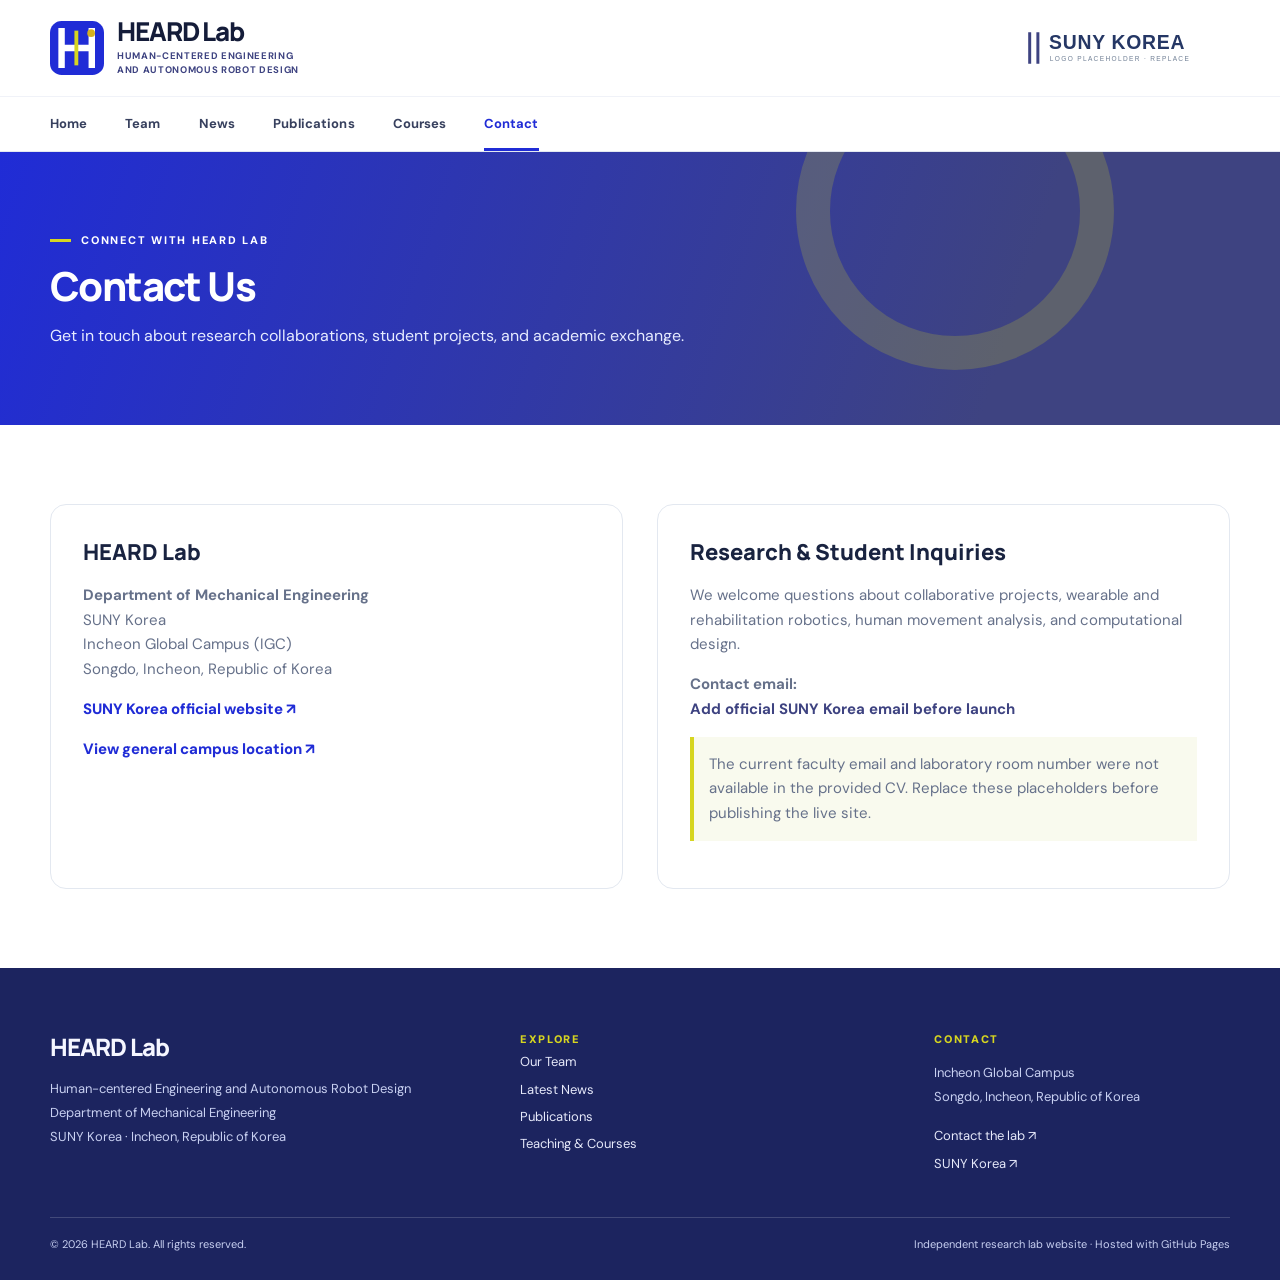
==== contact.html @ 1342a530 "Launch HEARD Lab website" ====
<!doctype html>
<html lang="en">
<head>
<meta charset="UTF-8">
<meta name="viewport" content="width=device-width,initial-scale=1">
<meta name="theme-color" content="#202CD6">
<title>Contact | HEARD Lab</title>
<meta name="description" content="Contact HEARD Lab at SUNY Korea in Incheon, South Korea.">
<link rel="icon" href="assets/images/heardlab-mark.svg" type="image/svg+xml">
<link rel="stylesheet" href="assets/css/style.css">
<script defer src="assets/js/content.js"></script>
<script defer src="assets/js/site.js"></script>
</head>
<body>
<a href="#main" class="skip-link">Skip to content</a><header class="site-header"><div class="container header-main"><a class="brand" href="index.html" aria-label="HEARD Lab home"><img src="assets/images/heardlab-mark.svg" alt="HEARD Lab mark"><span class="brand-copy"><strong>HEARD Lab</strong><span>HUMAN-CENTERED ENGINEERING<br>AND AUTONOMOUS ROBOT DESIGN</span></span></a><div class="school-logo"><a href="https://www.sunykorea.ac.kr/en/" target="_blank" rel="noopener noreferrer" aria-label="SUNY Korea website"><img src="assets/images/school-logo-placeholder.svg" alt="SUNY Korea temporary wordmark, replace with official school logo"></a></div><button id="menu-toggle" class="menu-toggle" aria-controls="site-nav" aria-expanded="false">☰ &nbsp;Menu</button></div><div class="nav-row"><nav class="container nav-inner" id="site-nav" aria-label="Main navigation"><a class="nav-link" href="index.html">Home</a><a class="nav-link" href="team.html">Team</a><a class="nav-link" href="news.html">News</a><a class="nav-link" href="publications.html">Publications</a><a class="nav-link" href="courses.html">Courses</a><a class="nav-link active" href="contact.html" aria-current="page">Contact</a></nav></div></header>
<main id="main"><div class="page-intro"><div class="container"><div class="eyebrow">Connect with HEARD Lab</div><h1>Contact Us</h1><p>Get in touch about research collaborations, student projects, and academic exchange.</p></div></div>
<section class="section"><div class="container contact-grid"><div class="contact-panel"><h3>HEARD Lab</h3><p><strong>Department of Mechanical Engineering</strong><br>SUNY Korea<br>Incheon Global Campus (IGC)<br>Songdo, Incheon, Republic of Korea</p><p><a href="https://www.sunykorea.ac.kr/en/" target="_blank" rel="noopener noreferrer">SUNY Korea official website ↗</a></p><p><a href="https://maps.google.com/?q=Incheon+Global+Campus+Songdo" target="_blank" rel="noopener noreferrer">View general campus location ↗</a></p></div><div class="contact-panel"><h3>Research & Student Inquiries</h3><p>We welcome questions about collaborative projects, wearable and rehabilitation robotics, human movement analysis, and computational design.</p><p><strong>Contact email:</strong><br><span style="color:#3E4381;font-weight:700">Add official SUNY Korea email before launch</span></p><p class="contact-note">The current faculty email and laboratory room number were not available in the provided CV. Replace these placeholders before publishing the live site.</p></div></div></section>
</main>
<footer class="site-footer"><div class="container footer-top"><div><a class="footer-title" href="index.html">HEARD Lab</a><p class="footer-muted">Human-centered Engineering and Autonomous Robot Design<br>Department of Mechanical Engineering<br>SUNY Korea · Incheon, Republic of Korea</p></div><div><div class="footer-label">Explore</div><div class="footer-links"><a href="team.html">Our Team</a><a href="news.html">Latest News</a><a href="publications.html">Publications</a><a href="courses.html">Teaching & Courses</a></div></div><div><div class="footer-label">Contact</div><p class="footer-muted">Incheon Global Campus<br>Songdo, Incheon, Republic of Korea</p><div class="footer-links"><a href="contact.html">Contact the lab ↗</a><a href="https://www.sunykorea.ac.kr/en/" target="_blank" rel="noopener noreferrer">SUNY Korea ↗</a></div></div></div><div class="container footer-bottom"><span>© 2026 HEARD Lab. All rights reserved.</span><span>Independent research lab website · Hosted with GitHub Pages</span></div></footer>
</body>
</html>
---- assets/css/style.css ----
@import url('https://fonts.googleapis.com/css2?family=DM+Sans:wght@400;500;600;700&family=Manrope:wght@400;500;600;700;800&display=swap');
:root{--blue:#202CD6;--sky:#1D8AD6;--lime:#D6D520;--gold:#D6B120;--slate:#3E4381;--ink:#192340;--muted:#66718A;--line:#E3E8F0;--bg:#F8FAFD;--white:#FFFFFF;--radius:18px;--shadow:0 18px 55px rgba(31,40,78,.08)}
*{box-sizing:border-box}html{scroll-behavior:smooth}body{margin:0;font-family:'DM Sans',Arial,sans-serif;color:var(--ink);background:white;font-size:15px;line-height:1.65}a{color:inherit;text-decoration:none}a:hover{color:var(--blue)}button,input{font:inherit}button{cursor:pointer}img{display:block;max-width:100%}.container{width:min(1180px,calc(100% - 64px));margin-inline:auto}.sr-only{position:absolute;width:1px;height:1px;overflow:hidden;clip:rect(0,0,0,0);white-space:nowrap}.skip-link{position:absolute;top:-80px;left:10px;background:#fff;color:var(--blue);z-index:200;padding:12px}.skip-link:focus{top:10px}
.site-header{position:relative;z-index:30;background:#fff;border-bottom:1px solid var(--line)}.header-main{display:flex;align-items:center;justify-content:space-between;gap:24px;min-height:96px}.brand{display:flex;align-items:center;gap:13px;min-width:240px}.brand img{width:54px;height:54px}.brand-copy strong{display:block;font:800 26px/1.04 'Manrope',sans-serif;color:#141C39;letter-spacing:-1.1px}.brand-copy span{display:block;font-size:9.5px;line-height:1.45;font-weight:700;letter-spacing:.07em;color:var(--slate);margin-top:5px}.school-logo{display:flex;align-items:center;justify-content:flex-end;flex-shrink:0}.school-logo img{width:210px;height:auto}.nav-row{border-top:1px solid #F0F2F8;background:#fff}.nav-inner{display:flex;align-items:center;gap:38px;min-height:54px}.nav-link{position:relative;display:inline-flex;align-items:center;min-height:54px;font-weight:700;letter-spacing:.005em;color:#37405E;font-size:13px}.nav-link.active,.nav-link:hover{color:var(--blue)}.nav-link.active:after{content:'';position:absolute;bottom:0;left:0;right:0;height:3px;background:var(--blue)}.menu-toggle{display:none;border:1px solid var(--line);background:white;padding:9px 12px;border-radius:9px;color:var(--ink)}
.hero{position:relative;min-height:560px;display:flex;align-items:center;overflow:hidden;background:#141E4F;color:#fff}.hero-photo,.hero-photo img{position:absolute;inset:0;width:100%;height:100%}.hero-photo img{object-fit:cover;object-position:60% center}.hero:before{content:'';position:absolute;inset:0;z-index:1;background:linear-gradient(90deg,rgba(20,27,81,.98) 0%,rgba(32,44,214,.89) 36%,rgba(27,49,104,.35) 68%,rgba(10,21,58,.08) 100%)}.hero:after{content:'';position:absolute;z-index:1;inset:auto -100px -155px 38%;height:220px;transform:rotate(-12deg);background:rgba(29,138,214,.18)}.hero-inner{position:relative;z-index:2;padding:90px 0 100px}.hero-copy{max-width:630px}.eyebrow{display:inline-flex;align-items:center;gap:10px;text-transform:uppercase;letter-spacing:.16em;font-size:11px;font-weight:800}.eyebrow:before{content:'';width:21px;height:3px;background:var(--lime);display:inline-block}.hero .eyebrow{color:#EDF1FF}.hero h1{font:800 clamp(43px,5.2vw,74px)/1.08 'Manrope',Arial,sans-serif;letter-spacing:-.055em;margin:23px 0 22px}.hero h1 em{font-style:normal;color:#E0E22A}.hero-desc{max-width:550px;color:#E9EEFF;font-size:17px;line-height:1.8}.hero-actions{display:flex;flex-wrap:wrap;gap:12px;margin-top:32px}.btn{display:inline-flex;align-items:center;justify-content:center;gap:11px;font-size:13px;font-weight:800;padding:14px 20px;border-radius:8px;transition:transform .16s,background .16s;border:1px solid transparent}.btn:hover{transform:translateY(-2px)}.btn-primary{background:var(--lime);color:#1D235C}.btn-primary:hover{background:#F0ED3C;color:#111940}.btn-outline{border-color:rgba(255,255,255,.7);color:#fff}.btn-outline:hover{background:#fff;color:var(--blue)}.hero-caption{position:absolute;bottom:18px;right:20px;z-index:2;background:rgba(0,0,0,.38);padding:4px 9px;font-size:10px;color:#E6EAF1;border-radius:4px}.hero-side-mark{height:7px;background:linear-gradient(90deg,var(--blue) 0 36%,var(--sky) 36% 65%,var(--lime) 65% 87%,var(--gold) 87% 100%)}
.section{padding:79px 0}.section-tinted{background:var(--bg)}.section-head{display:flex;justify-content:space-between;align-items:flex-end;gap:20px;margin-bottom:29px}.section-kicker{display:block;font-size:11px;color:var(--blue);text-transform:uppercase;font-weight:800;letter-spacing:.16em;margin-bottom:9px}.section h2,.page-intro h1{font:800 clamp(27px,3.2vw,40px)/1.22 'Manrope',Arial,sans-serif;letter-spacing:-.04em;margin:0;color:#131D41}.section h2:before{content:'';height:29px;width:5px;background:var(--lime);display:inline-block;vertical-align:-5px;margin-right:14px;border-radius:2px}.section-lead{font-size:17px;color:#46516E;max-width:740px;margin:14px 0 0}.link-more{color:var(--blue);font-size:13px;font-weight:800;white-space:nowrap}.link-more:hover{text-decoration:underline}.about-grid{display:grid;grid-template-columns:1.15fr .85fr;gap:56px;align-items:center}.about-text p{color:#4D5974;font-size:16px;line-height:1.9}.about-text p:first-child{margin-top:0}.about-visual{border-radius:17px;overflow:hidden;box-shadow:var(--shadow);position:relative}.about-visual img{width:100%;aspect-ratio:4/3;object-fit:cover}.about-visual figcaption{position:absolute;bottom:0;left:0;right:0;background:linear-gradient(0deg,rgba(16,29,61,.88),transparent);color:#fff;font-size:12px;padding:48px 18px 18px}.pillar-grid{display:grid;grid-template-columns:repeat(3,minmax(0,1fr));gap:22px;margin-top:38px}.pillar-card{background:#fff;border:1px solid var(--line);border-radius:14px;overflow:hidden;transition:transform .2s,box-shadow .2s}.pillar-card:hover{transform:translateY(-4px);box-shadow:var(--shadow)}.pillar-card img{width:100%;height:175px;object-fit:cover}.pillar-card .pillar-body{padding:22px 23px 25px}.pillar-card .pillar-number{color:var(--blue);font-size:11px;letter-spacing:.1em;font-weight:900}.pillar-card h3{font:800 18px/1.35 'Manrope';margin:9px 0 9px;letter-spacing:-.025em}.pillar-card p{margin:0;color:var(--muted);font-size:13px;line-height:1.7}
.news-layout{display:grid;grid-template-columns:1.8fr 1fr;gap:49px}.news-grid{display:grid;grid-template-columns:repeat(2,minmax(0,1fr));gap:19px}.news-card{border:1px solid var(--line);border-radius:13px;overflow:hidden;background:#fff;min-width:0}.news-card-feature{grid-column:1/-1;display:grid;grid-template-columns:43% 1fr}.news-art{min-height:145px;background:#E6EAFE;position:relative;overflow:hidden;display:flex;align-items:center;justify-content:center}.news-card-feature .news-art{min-height:185px}.news-art:before{content:'';position:absolute;width:140px;height:140px;border:32px solid rgba(255,255,255,.35);border-radius:50%;right:-25px;top:-48px}.news-art span{font:800 clamp(38px,5vw,74px)/1 'Manrope';color:rgba(255,255,255,.7);letter-spacing:-.08em;position:relative}.news-art.abstract{background:linear-gradient(135deg,#202CD6,#3E4381)}.news-art.robotics{background:linear-gradient(135deg,#1D8AD6,#202CD6)}.news-art.design{background:linear-gradient(135deg,#3E4381,#D6B120)}.news-body{padding:19px 21px}.meta{font-size:11px;letter-spacing:.04em;font-weight:800;color:var(--sky)}.news-card h3{margin:10px 0 6px;font:800 16px/1.42 'Manrope';letter-spacing:-.025em}.news-card p{margin:0;font-size:12.5px;color:var(--muted);line-height:1.7}.aside-header{margin-bottom:21px}.aside-header h2{font-size:26px}.announcement-list{border-top:1px solid var(--line)}.announcement-item{border-bottom:1px solid var(--line);padding:18px 0;display:block}.announcement-item .tag{font-size:10px;text-transform:uppercase;color:var(--blue);font-weight:800;letter-spacing:.12em}.announcement-item h3{margin:5px 0 5px;font-size:15px;font-weight:800;line-height:1.4}.announcement-item p{margin:0;color:var(--muted);font-size:12px}
.pub-list{border-top:1px solid var(--line)}.pub-item{border-bottom:1px solid var(--line);padding:24px 0;display:grid;grid-template-columns:58px 1fr;gap:13px}.pub-year{font-size:12px;font-weight:900;color:var(--blue);padding-top:3px}.pub-item h3{font:800 17px/1.45 'Manrope';letter-spacing:-.02em;margin:0 0 9px}.pub-item .authors{font-size:13px;color:#4C5974;margin:0 0 7px}.pub-item .authors strong{color:var(--blue)}.venue{font-size:13px;font-style:italic;color:#5B6881;margin:0}.pub-tags{display:flex;align-items:center;flex-wrap:wrap;gap:9px;margin-top:10px}.paper-link{font-size:11px;text-transform:uppercase;color:var(--blue);font-weight:900;letter-spacing:.07em;border-bottom:1px solid var(--blue)}.paper-kind{background:#F0F3FE;color:var(--slate);font-size:10px;font-weight:800;border-radius:99px;padding:4px 9px}.publication-layout{display:grid;grid-template-columns:1fr;max-width:960px}.home-pub-feature{display:grid;grid-template-columns:minmax(0,1fr) 300px;gap:60px;align-items:center}.feature-quote{background:#242C8A;color:#fff;border-radius:16px;padding:38px 32px;position:relative;overflow:hidden}.feature-quote:before{content:'';height:130px;width:130px;border-radius:50%;border:24px solid rgba(214,213,32,.21);position:absolute;top:-70px;right:-50px}.feature-quote small{display:block;letter-spacing:.15em;text-transform:uppercase;color:#D6D520;font-weight:900}.feature-quote p{position:relative;font:800 25px/1.4 'Manrope';letter-spacing:-.035em}.feature-quote span{color:#D9DEFD;font-size:12px}
.people-layout{display:grid;grid-template-columns:1.15fr 1fr;gap:55px}.pi-card{display:grid;grid-template-columns:145px 1fr;gap:25px;align-items:start}.pi-card img{border-radius:10px;width:145px;height:173px;object-fit:cover}.pi-card h3{font:800 23px/1.3 'Manrope';margin:0 0 6px}.pi-card .role{font-size:13px;font-weight:800;color:var(--blue);margin:0 0 12px}.pi-card p{font-size:13px;color:var(--muted);line-height:1.75;margin:0 0 12px}.member-strip{display:grid;grid-template-columns:repeat(3,1fr);gap:11px}.member-mini{background:#F1F4FB;border-radius:10px;padding:19px 10px;text-align:center}.member-mini .avatar{margin:0 auto 11px}.member-mini strong{display:block;font-size:11.5px;line-height:1.3}.member-mini span:last-child{color:var(--muted);font-size:10px}.avatar{width:66px;height:66px;border-radius:50%;display:grid;place-items:center;font-size:17px;font-weight:900;color:var(--blue);background:#DCE2FA}.media-empty{display:flex;align-items:center;gap:26px;border:1px dashed #B4BED4;border-radius:12px;padding:28px;background:#FAFBFE}.media-icon{min-width:64px;height:64px;border-radius:18px;background:#ECEFFC;display:grid;place-items:center;color:var(--blue);font-size:28px}.media-empty strong{display:block;margin-bottom:5px}.media-empty p{color:var(--muted);font-size:13px;margin:0}
.site-footer{background:#1C245F;color:#F5F6FF;margin-top:0}.footer-top{display:grid;grid-template-columns:1.15fr 1fr .8fr;gap:45px;padding:62px 0 40px}.footer-title{font:800 24px 'Manrope';letter-spacing:-.04em}.footer-muted{color:#C8D0F1;font-size:13px;line-height:1.85}.footer-label{font-size:11px;letter-spacing:.15em;color:#D6D520;font-weight:900;text-transform:uppercase}.footer-links a{display:block;color:#E6E9FA;font-size:13px;padding:3px 0}.footer-links a:hover{color:#D6D520}.footer-bottom{border-top:1px solid rgba(255,255,255,.17);display:flex;justify-content:space-between;gap:20px;padding:17px 0 27px;font-size:11px;color:#C8D0F1}
.page-intro{background:linear-gradient(108deg,#202CD6 0%,#3E4381 78%);color:#fff;padding:73px 0 76px;position:relative;overflow:hidden}.page-intro:after{content:'';position:absolute;border:34px solid rgba(214,213,32,.2);width:250px;height:250px;border-radius:100%;right:13%;top:-100px}.page-intro h1{color:#fff;margin:12px 0 12px}.page-intro p{color:#E7ECFF;font-size:16px;max-width:660px;margin:0}.page-content{min-height:42vh}.team-pi{display:grid;grid-template-columns:255px 1fr;gap:40px;max-width:950px;align-items:start}.team-pi img{width:255px;border-radius:14px;max-height:300px;object-fit:cover}.team-pi h2{margin-bottom:8px}.team-pi p{font-size:15px;color:#4D5974;line-height:1.9}.members-grid{display:grid;grid-template-columns:repeat(3,1fr);gap:22px}.member-card{border:1px solid var(--line);border-radius:15px;padding:30px;text-align:center}.member-card .avatar{width:95px;height:95px;font-size:26px;margin:0 auto 20px}.member-card h3{font:800 18px 'Manrope';margin:0 0 6px}.member-card p{color:var(--muted);font-size:13px;margin:0}.notice{background:#F0F3FF;padding:16px 20px;border-left:4px solid var(--blue);font-size:13px;color:#4D5974;border-radius:4px}.page-news-grid{display:grid;grid-template-columns:repeat(2,minmax(0,1fr));gap:20px}.page-news-grid .news-card-feature{grid-column:auto;display:block}.page-news-grid .news-card-feature .news-art{min-height:170px}.tabs{display:flex;flex-wrap:wrap;gap:9px;border-bottom:1px solid var(--line);padding-bottom:15px;margin-bottom:14px}.tab-button{background:#F0F3FA;color:var(--slate);border:1px solid transparent;border-radius:7px;padding:11px 15px;font-size:12px;font-weight:800}.tab-button.active,.tab-button:hover{background:var(--blue);color:#fff}.tab-pane{display:none}.tab-pane.active{display:block}.count{background:#D9DFFE;border-radius:20px;color:var(--blue);padding:2px 7px;font-size:10px;margin-left:6px}.tab-button.active .count{background:#fff;color:var(--blue)}.course-grid{display:grid;grid-template-columns:repeat(2,minmax(0,1fr));gap:21px}.course-card{border:1px solid var(--line);padding:30px;border-radius:15px;background:white}.course-code{color:var(--blue);font:800 15px 'Manrope'}.course-card h3{font:800 22px/1.36 'Manrope';margin:12px 0 12px}.course-card p{color:var(--muted);font-size:14px}.course-info{display:flex;gap:8px;flex-wrap:wrap}.course-info span{background:#F1F3FA;color:var(--slate);padding:4px 9px;font-size:11px;border-radius:5px;font-weight:800}.contact-grid{display:grid;grid-template-columns:1fr 1fr;gap:34px}.contact-panel{padding:32px;border-radius:16px;border:1px solid var(--line)}.contact-panel h3{font:800 22px 'Manrope';margin:0 0 16px}.contact-panel p{color:var(--muted);font-size:15px}.contact-panel a{color:var(--blue);font-weight:800;overflow-wrap:anywhere}.contact-note{padding:15px;border-left:4px solid var(--lime);background:#F9FAEE;color:#596075;font-size:13px}.about-bottom{display:flex;align-items:center;gap:16px;margin-top:22px}.fineprint{font-size:12px;color:var(--muted)}.spacer-bottom{padding-bottom:100px}
@media(max-width:900px){.container{width:min(100% - 42px,1180px)}.hero{min-height:520px}.about-grid,.news-layout,.people-layout,.home-pub-feature{grid-template-columns:1fr;gap:30px}.pillar-grid{gap:15px}.footer-top{grid-template-columns:1fr 1fr;gap:25px}.feature-quote{display:none}.about-visual{max-width:650px}.school-logo img{width:170px}}@media(max-width:640px){.container{width:calc(100% - 34px)}.header-main{min-height:78px}.brand{min-width:0;gap:10px}.brand img{width:44px;height:44px}.brand-copy strong{font-size:21px}.brand-copy span{font-size:8px}.school-logo{margin-left:auto}.school-logo img{width:120px}.menu-toggle{display:block}.nav-inner{display:none;flex-direction:column;gap:0;align-items:stretch;padding:7px 0}.nav-inner.is-open{display:flex}.nav-link{min-height:45px}.nav-link.active:after{left:0;right:auto;width:3px;height:25px;bottom:auto;top:10px}.nav-link{padding-left:12px}.hero{min-height:560px}.hero:before{background:linear-gradient(90deg,rgba(22,30,87,.97),rgba(28,45,147,.8))}.hero-inner{padding:68px 0 78px}.hero h1{font-size:44px}.hero-desc{font-size:15px}.section{padding:55px 0}.section-head{align-items:flex-start;flex-direction:column;gap:8px}.pillar-grid,.page-news-grid,.course-grid,.contact-grid,.members-grid{grid-template-columns:1fr}.news-grid{grid-template-columns:1fr}.news-card-feature{grid-template-columns:1fr}.news-card-feature .news-art{min-height:145px}.people-layout{gap:38px}.pi-card{grid-template-columns:120px 1fr;gap:16px}.pi-card img{width:120px;height:146px}.pi-card h3{font-size:19px}.team-pi{grid-template-columns:1fr}.team-pi img{width:220px}.footer-top{grid-template-columns:1fr;padding:50px 0 24px}.footer-bottom{flex-direction:column;gap:5px}.page-intro{padding:56px 0}.pub-item{grid-template-columns:1fr;gap:5px}.pub-year{font-size:11px}.member-strip{gap:8px}.member-mini{padding:15px 4px}.member-mini .avatar{width:54px;height:54px}.media-empty{align-items:flex-start}}
@media(prefers-reduced-motion:reduce){html{scroll-behavior:auto}*,*:before,*:after{transition:none!important}}
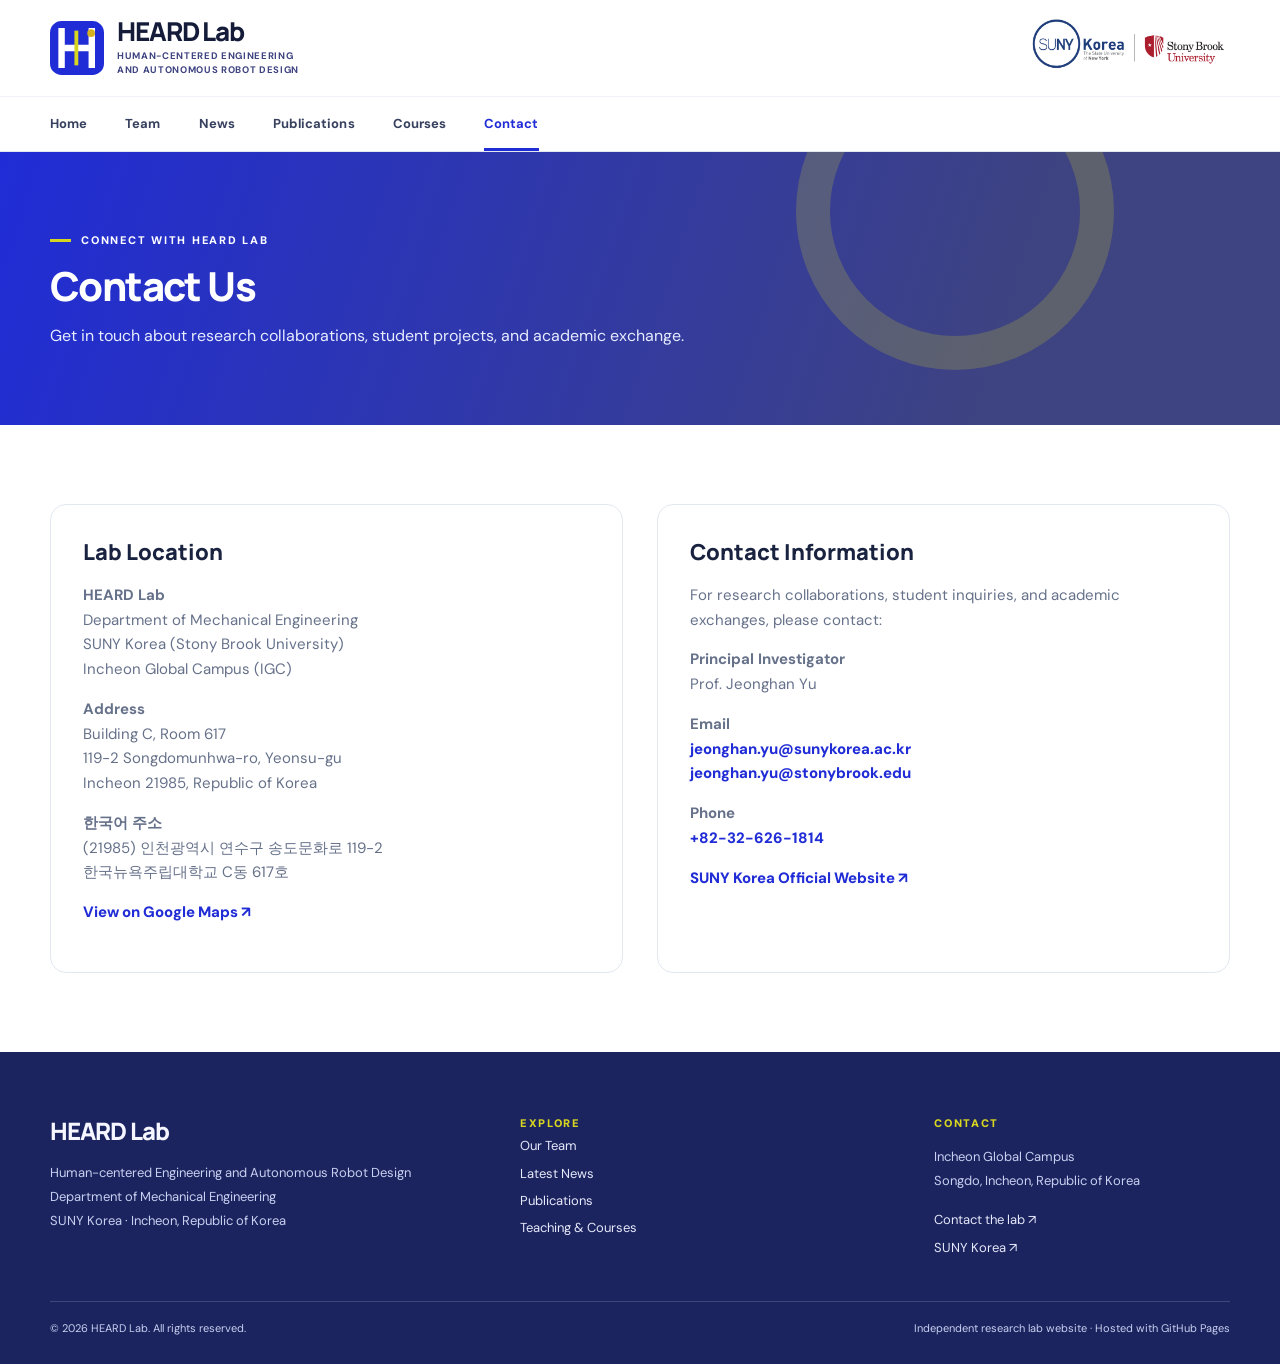
==== commit f33256ab: "Update Nov 9" ====
--- a/contact.html
+++ b/contact.html
@@ -12,9 +12,89 @@
 <script defer src="assets/js/site.js"></script>
 </head>
 <body>
-<a href="#main" class="skip-link">Skip to content</a><header class="site-header"><div class="container header-main"><a class="brand" href="index.html" aria-label="HEARD Lab home"><img src="assets/images/heardlab-mark.svg" alt="HEARD Lab mark"><span class="brand-copy"><strong>HEARD Lab</strong><span>HUMAN-CENTERED ENGINEERING<br>AND AUTONOMOUS ROBOT DESIGN</span></span></a><div class="school-logo"><a href="https://www.sunykorea.ac.kr/en/" target="_blank" rel="noopener noreferrer" aria-label="SUNY Korea website"><img src="assets/images/school-logo-placeholder.svg" alt="SUNY Korea temporary wordmark, replace with official school logo"></a></div><button id="menu-toggle" class="menu-toggle" aria-controls="site-nav" aria-expanded="false">☰ &nbsp;Menu</button></div><div class="nav-row"><nav class="container nav-inner" id="site-nav" aria-label="Main navigation"><a class="nav-link" href="index.html">Home</a><a class="nav-link" href="team.html">Team</a><a class="nav-link" href="news.html">News</a><a class="nav-link" href="publications.html">Publications</a><a class="nav-link" href="courses.html">Courses</a><a class="nav-link active" href="contact.html" aria-current="page">Contact</a></nav></div></header>
+<a href="#main" class="skip-link">Skip to content</a><header class="site-header"><div class="container header-main"><a class="brand" href="index.html" aria-label="HEARD Lab home"><img src="assets/images/heardlab-mark.svg" alt="HEARD Lab mark"><span class="brand-copy"><strong>HEARD Lab</strong><span>HUMAN-CENTERED ENGINEERING<br>AND AUTONOMOUS ROBOT DESIGN</span></span></a><div class="school-logo"><a href="https://www.sunykorea.ac.kr/en/" target="_blank" rel="noopener noreferrer" aria-label="SUNY Korea website"><img src="assets/images/7_SUNY_sbu_eng.png" alt="SUNY Korea temporary wordmark, replace with official school logo"></a></div><button id="menu-toggle" class="menu-toggle" aria-controls="site-nav" aria-expanded="false">☰ &nbsp;Menu</button></div><div class="nav-row"><nav class="container nav-inner" id="site-nav" aria-label="Main navigation"><a class="nav-link" href="index.html">Home</a><a class="nav-link" href="team.html">Team</a><a class="nav-link" href="news.html">News</a><a class="nav-link" href="publications.html">Publications</a><a class="nav-link" href="courses.html">Courses</a><a class="nav-link active" href="contact.html" aria-current="page">Contact</a></nav></div></header>
 <main id="main"><div class="page-intro"><div class="container"><div class="eyebrow">Connect with HEARD Lab</div><h1>Contact Us</h1><p>Get in touch about research collaborations, student projects, and academic exchange.</p></div></div>
-<section class="section"><div class="container contact-grid"><div class="contact-panel"><h3>HEARD Lab</h3><p><strong>Department of Mechanical Engineering</strong><br>SUNY Korea<br>Incheon Global Campus (IGC)<br>Songdo, Incheon, Republic of Korea</p><p><a href="https://www.sunykorea.ac.kr/en/" target="_blank" rel="noopener noreferrer">SUNY Korea official website ↗</a></p><p><a href="https://maps.google.com/?q=Incheon+Global+Campus+Songdo" target="_blank" rel="noopener noreferrer">View general campus location ↗</a></p></div><div class="contact-panel"><h3>Research & Student Inquiries</h3><p>We welcome questions about collaborative projects, wearable and rehabilitation robotics, human movement analysis, and computational design.</p><p><strong>Contact email:</strong><br><span style="color:#3E4381;font-weight:700">Add official SUNY Korea email before launch</span></p><p class="contact-note">The current faculty email and laboratory room number were not available in the provided CV. Replace these placeholders before publishing the live site.</p></div></div></section>
+
+
+<section class="section">
+  <div class="container contact-grid">
+
+    <!-- Lab Location -->
+    <div class="contact-panel">
+      <h3>Lab Location</h3>
+
+      <p>
+        <strong>HEARD Lab</strong><br>
+        Department of Mechanical Engineering<br>
+        SUNY Korea (Stony Brook University)<br>
+        Incheon Global Campus (IGC)
+      </p>
+
+      <p>
+        <strong>Address</strong><br>
+        Building C, Room 617<br>
+        119-2 Songdomunhwa-ro, Yeonsu-gu<br>
+        Incheon 21985, Republic of Korea
+      </p>
+
+      <p>
+        <strong>한국어 주소</strong><br>
+        (21985) 인천광역시 연수구 송도문화로 119-2<br>
+        한국뉴욕주립대학교 C동 617호
+      </p>
+
+      <p>
+        <a href="https://www.google.com/maps/search/?api=1&amp;query=119-2+Songdomunhwa-ro+Yeonsu-gu+Incheon"
+           target="_blank"
+           rel="noopener noreferrer">
+          View on Google Maps ↗
+        </a>
+      </p>
+    </div>
+
+    <!-- Contact Information -->
+    <div class="contact-panel">
+      <h3>Contact Information</h3>
+
+      <p>
+        For research collaborations, student inquiries,
+        and academic exchanges, please contact:
+      </p>
+
+      <p>
+        <strong>Principal Investigator</strong><br>
+        Prof. Jeonghan Yu
+      </p>
+
+      <p>
+        <strong>Email</strong><br>
+        <a href="mailto:jeonghan.yu@sunykorea.ac.kr">
+          jeonghan.yu@sunykorea.ac.kr
+        </a><br>
+        <a href="mailto:jeonghan.yu@stonybrook.edu">
+          jeonghan.yu@stonybrook.edu
+        </a>
+      </p>
+
+      <p>
+        <strong>Phone</strong><br>
+        <a href="tel:+82326261814">
+          +82-32-626-1814
+        </a>
+      </p>
+
+      <p>
+        <a href="https://www.sunykorea.ac.kr/en/"
+           target="_blank"
+           rel="noopener noreferrer">
+          SUNY Korea Official Website ↗
+        </a>
+      </p>
+    </div>
+
+  </div>
+</section>
+
 </main>
 <footer class="site-footer"><div class="container footer-top"><div><a class="footer-title" href="index.html">HEARD Lab</a><p class="footer-muted">Human-centered Engineering and Autonomous Robot Design<br>Department of Mechanical Engineering<br>SUNY Korea · Incheon, Republic of Korea</p></div><div><div class="footer-label">Explore</div><div class="footer-links"><a href="team.html">Our Team</a><a href="news.html">Latest News</a><a href="publications.html">Publications</a><a href="courses.html">Teaching & Courses</a></div></div><div><div class="footer-label">Contact</div><p class="footer-muted">Incheon Global Campus<br>Songdo, Incheon, Republic of Korea</p><div class="footer-links"><a href="contact.html">Contact the lab ↗</a><a href="https://www.sunykorea.ac.kr/en/" target="_blank" rel="noopener noreferrer">SUNY Korea ↗</a></div></div></div><div class="container footer-bottom"><span>© 2026 HEARD Lab. All rights reserved.</span><span>Independent research lab website · Hosted with GitHub Pages</span></div></footer>
 </body>
--- a/assets/css/style.css
+++ b/assets/css/style.css
@@ -11,3 +11,55 @@
 .page-intro{background:linear-gradient(108deg,#202CD6 0%,#3E4381 78%);color:#fff;padding:73px 0 76px;position:relative;overflow:hidden}.page-intro:after{content:'';position:absolute;border:34px solid rgba(214,213,32,.2);width:250px;height:250px;border-radius:100%;right:13%;top:-100px}.page-intro h1{color:#fff;margin:12px 0 12px}.page-intro p{color:#E7ECFF;font-size:16px;max-width:660px;margin:0}.page-content{min-height:42vh}.team-pi{display:grid;grid-template-columns:255px 1fr;gap:40px;max-width:950px;align-items:start}.team-pi img{width:255px;border-radius:14px;max-height:300px;object-fit:cover}.team-pi h2{margin-bottom:8px}.team-pi p{font-size:15px;color:#4D5974;line-height:1.9}.members-grid{display:grid;grid-template-columns:repeat(3,1fr);gap:22px}.member-card{border:1px solid var(--line);border-radius:15px;padding:30px;text-align:center}.member-card .avatar{width:95px;height:95px;font-size:26px;margin:0 auto 20px}.member-card h3{font:800 18px 'Manrope';margin:0 0 6px}.member-card p{color:var(--muted);font-size:13px;margin:0}.notice{background:#F0F3FF;padding:16px 20px;border-left:4px solid var(--blue);font-size:13px;color:#4D5974;border-radius:4px}.page-news-grid{display:grid;grid-template-columns:repeat(2,minmax(0,1fr));gap:20px}.page-news-grid .news-card-feature{grid-column:auto;display:block}.page-news-grid .news-card-feature .news-art{min-height:170px}.tabs{display:flex;flex-wrap:wrap;gap:9px;border-bottom:1px solid var(--line);padding-bottom:15px;margin-bottom:14px}.tab-button{background:#F0F3FA;color:var(--slate);border:1px solid transparent;border-radius:7px;padding:11px 15px;font-size:12px;font-weight:800}.tab-button.active,.tab-button:hover{background:var(--blue);color:#fff}.tab-pane{display:none}.tab-pane.active{display:block}.count{background:#D9DFFE;border-radius:20px;color:var(--blue);padding:2px 7px;font-size:10px;margin-left:6px}.tab-button.active .count{background:#fff;color:var(--blue)}.course-grid{display:grid;grid-template-columns:repeat(2,minmax(0,1fr));gap:21px}.course-card{border:1px solid var(--line);padding:30px;border-radius:15px;background:white}.course-code{color:var(--blue);font:800 15px 'Manrope'}.course-card h3{font:800 22px/1.36 'Manrope';margin:12px 0 12px}.course-card p{color:var(--muted);font-size:14px}.course-info{display:flex;gap:8px;flex-wrap:wrap}.course-info span{background:#F1F3FA;color:var(--slate);padding:4px 9px;font-size:11px;border-radius:5px;font-weight:800}.contact-grid{display:grid;grid-template-columns:1fr 1fr;gap:34px}.contact-panel{padding:32px;border-radius:16px;border:1px solid var(--line)}.contact-panel h3{font:800 22px 'Manrope';margin:0 0 16px}.contact-panel p{color:var(--muted);font-size:15px}.contact-panel a{color:var(--blue);font-weight:800;overflow-wrap:anywhere}.contact-note{padding:15px;border-left:4px solid var(--lime);background:#F9FAEE;color:#596075;font-size:13px}.about-bottom{display:flex;align-items:center;gap:16px;margin-top:22px}.fineprint{font-size:12px;color:var(--muted)}.spacer-bottom{padding-bottom:100px}
 @media(max-width:900px){.container{width:min(100% - 42px,1180px)}.hero{min-height:520px}.about-grid,.news-layout,.people-layout,.home-pub-feature{grid-template-columns:1fr;gap:30px}.pillar-grid{gap:15px}.footer-top{grid-template-columns:1fr 1fr;gap:25px}.feature-quote{display:none}.about-visual{max-width:650px}.school-logo img{width:170px}}@media(max-width:640px){.container{width:calc(100% - 34px)}.header-main{min-height:78px}.brand{min-width:0;gap:10px}.brand img{width:44px;height:44px}.brand-copy strong{font-size:21px}.brand-copy span{font-size:8px}.school-logo{margin-left:auto}.school-logo img{width:120px}.menu-toggle{display:block}.nav-inner{display:none;flex-direction:column;gap:0;align-items:stretch;padding:7px 0}.nav-inner.is-open{display:flex}.nav-link{min-height:45px}.nav-link.active:after{left:0;right:auto;width:3px;height:25px;bottom:auto;top:10px}.nav-link{padding-left:12px}.hero{min-height:560px}.hero:before{background:linear-gradient(90deg,rgba(22,30,87,.97),rgba(28,45,147,.8))}.hero-inner{padding:68px 0 78px}.hero h1{font-size:44px}.hero-desc{font-size:15px}.section{padding:55px 0}.section-head{align-items:flex-start;flex-direction:column;gap:8px}.pillar-grid,.page-news-grid,.course-grid,.contact-grid,.members-grid{grid-template-columns:1fr}.news-grid{grid-template-columns:1fr}.news-card-feature{grid-template-columns:1fr}.news-card-feature .news-art{min-height:145px}.people-layout{gap:38px}.pi-card{grid-template-columns:120px 1fr;gap:16px}.pi-card img{width:120px;height:146px}.pi-card h3{font-size:19px}.team-pi{grid-template-columns:1fr}.team-pi img{width:220px}.footer-top{grid-template-columns:1fr;padding:50px 0 24px}.footer-bottom{flex-direction:column;gap:5px}.page-intro{padding:56px 0}.pub-item{grid-template-columns:1fr;gap:5px}.pub-year{font-size:11px}.member-strip{gap:8px}.member-mini{padding:15px 4px}.member-mini .avatar{width:54px;height:54px}.media-empty{align-items:flex-start}}
 @media(prefers-reduced-motion:reduce){html{scroll-behavior:auto}*,*:before,*:after{transition:none!important}}
+
+/* Team profiles: shared cards for members and collaborators. */
+.team-pi{grid-template-columns:minmax(240px,320px) minmax(0,1fr);max-width:none;gap:clamp(28px,5vw,64px)}
+.team-pi img{width:100%;height:auto;max-height:none;aspect-ratio:4/5;object-fit:cover;object-position:center top;border-radius:12px}
+.team-pi h3{font:800 clamp(25px,3vw,34px)/1.25 'Manrope',Arial,sans-serif;letter-spacing:-.035em;margin:0 0 12px}
+.team-pi .role{font-size:15px;color:var(--slate)}
+.team-pi p{max-width:72ch}
+.profile-links{display:flex;flex-wrap:wrap;gap:12px;margin-top:25px}
+.profile-links a{display:inline-flex;align-items:center;gap:9px;padding:10px 14px;border:1px solid var(--line);border-radius:7px;font-size:13px;font-weight:700;color:var(--blue)}
+.profile-links a:hover{background:var(--bg);border-color:var(--blue)}
+.profile-links svg{width:20px;height:20px;fill:currentColor;flex-shrink:0}
+.profile-links a:focus-visible,.member-email:focus-visible,.member-mini:focus-visible{outline:3px solid var(--blue);outline-offset:4px}
+.members-grid{grid-template-columns:repeat(3,minmax(0,1fr));gap:28px}
+.member-card{padding:0;text-align:left;background:#fff;overflow:hidden;border-radius:12px;transition:border-color .18s,box-shadow .18s;min-width:0}
+.member-card:hover{border-color:#B4BED4;box-shadow:0 8px 24px rgba(31,40,78,.06)}
+.member-card .profile-photo{width:100%;height:auto;aspect-ratio:4/5;object-fit:cover;object-position:center top;background:#EEF1F8}
+.member-body{padding:24px;overflow-wrap:anywhere}
+.member-card h3{line-height:1.4;margin-bottom:9px}
+.member-card .member-affiliation{margin-bottom:12px;color:var(--slate)}
+.research-label{display:inline-block;background:#EEF1FC;color:var(--slate);border-left:3px solid var(--lime);padding:4px 9px;font-size:12px;font-weight:700;margin:3px 0 12px}
+.member-card .member-bio{font-size:14px;line-height:1.8;margin-bottom:18px}
+.member-email{display:inline-block;font-size:13px;color:var(--blue);text-underline-offset:3px}
+.member-email:hover{text-decoration:underline}
+.profiles-empty{grid-column:1/-1;width:100%;margin:0;padding:24px 0;border-top:1px solid var(--line);color:var(--muted);font-size:14px}
+.member-mini{min-width:0;overflow-wrap:anywhere}
+.member-mini .profile-photo{width:66px;height:66px;object-fit:cover;object-position:center top;border-radius:50%;margin:0 auto 11px}
+@media(max-width:900px){.members-grid{grid-template-columns:repeat(2,minmax(0,1fr))}.team-pi{grid-template-columns:minmax(200px,260px) minmax(0,1fr)}}
+@media(max-width:640px){.members-grid{grid-template-columns:1fr}.team-pi{grid-template-columns:1fr}.team-pi img{width:100%;max-width:320px}.member-mini .profile-photo{width:54px;height:54px}}
+@media(prefers-reduced-motion:reduce){.member-card{transition:none}}
+
+/* Academic position tags appear only on Current Member profiles and previews. */
+.member-card .position-tag,.member-mini .position-tag{display:table;max-width:100%;background:rgba(32,44,214,.08);color:#202CD6;font-size:12px;font-weight:500;line-height:1.5;border-radius:999px;padding:3px 10px;margin:0 0 10px;white-space:normal;overflow-wrap:normal}
+.member-mini .position-tag{font-size:11px;padding:3px 7px;margin:7px auto;overflow-wrap:anywhere}
+
+/* News filtering and optional photographs, shared with the Home preview. */
+.news-filters{display:flex;align-items:center;justify-content:space-between;gap:20px;margin-bottom:16px}
+.news-categories{display:flex;flex-wrap:wrap;gap:8px}
+.news-filter{border:1px solid var(--line);border-radius:999px;background:#fff;color:var(--slate);font-size:12px;font-weight:700;padding:8px 14px;min-height:40px}
+.news-filter:hover{border-color:var(--blue);color:var(--blue)}
+.news-filter.active{background:var(--blue);border-color:var(--blue);color:#fff}
+.news-year-control{display:flex;align-items:center;gap:9px;flex-shrink:0;font-size:13px;color:var(--slate)}
+.news-year-control select{font:inherit;color:var(--ink);background:#fff;border:1px solid var(--line);border-radius:7px;padding:9px 12px;min-height:40px}
+.news-filter:focus-visible,.news-year-control select:focus-visible,.news-read-more:focus-visible{outline:3px solid var(--blue);outline-offset:3px}
+.news-results{font-size:12px;color:var(--muted);margin:0 0 20px}
+.news-empty{grid-column:1/-1;color:var(--muted);padding:24px 0;margin:0;border-top:1px solid var(--line)}
+.news-art{aspect-ratio:8/5;min-height:0;isolation:isolate}
+.news-image{position:absolute;inset:0;width:100%;height:100%;object-fit:cover;z-index:1}
+.news-card-feature .news-art{aspect-ratio:8/5;min-height:185px}
+.page-news-grid .news-art{aspect-ratio:8/5;min-height:0}
+.news-read-more{display:inline-block;margin-top:15px}
+.news-card-linked:hover{border-color:#B4BED4;box-shadow:0 8px 24px rgba(31,40,78,.06)}
+@media(max-width:640px){.news-filters{align-items:flex-start;flex-direction:column;gap:14px}.news-year-control{align-self:flex-end}.news-card-feature .news-art{min-height:0}}
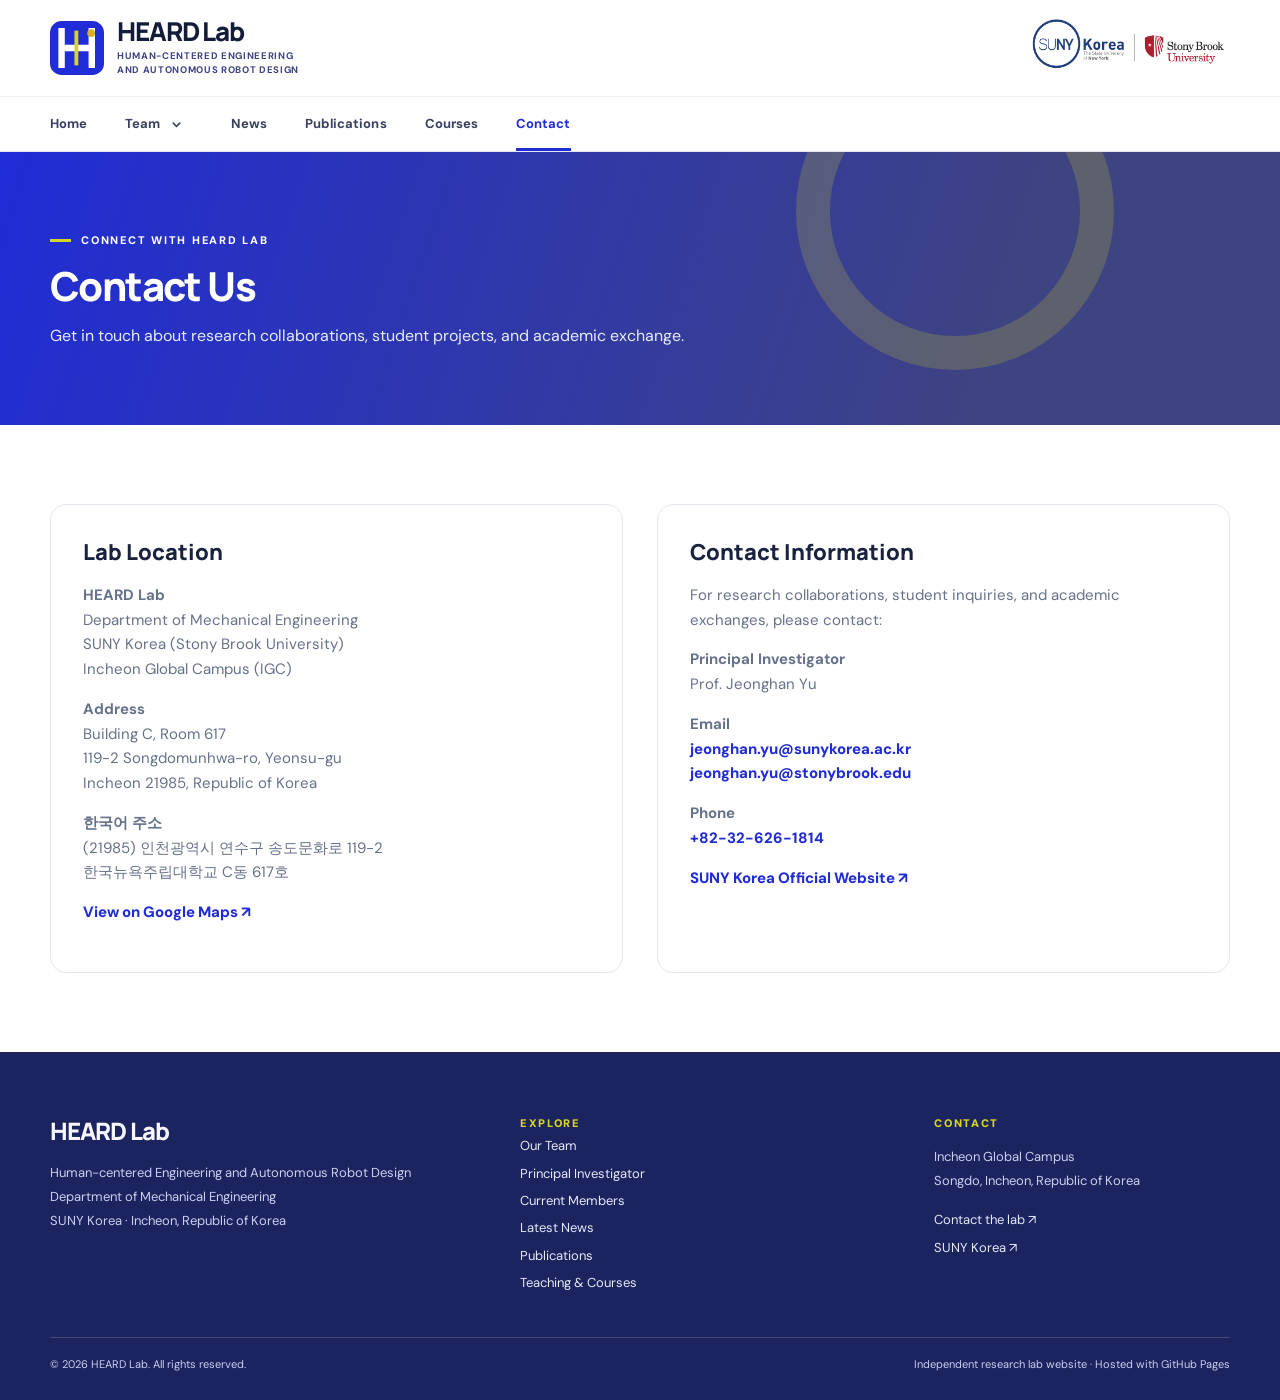
==== commit fa166f99: "Update Nov 9 - 2nd" ====
--- a/contact.html
+++ b/contact.html
@@ -12,7 +12,7 @@
 <script defer src="assets/js/site.js"></script>
 </head>
 <body>
-<a href="#main" class="skip-link">Skip to content</a><header class="site-header"><div class="container header-main"><a class="brand" href="index.html" aria-label="HEARD Lab home"><img src="assets/images/heardlab-mark.svg" alt="HEARD Lab mark"><span class="brand-copy"><strong>HEARD Lab</strong><span>HUMAN-CENTERED ENGINEERING<br>AND AUTONOMOUS ROBOT DESIGN</span></span></a><div class="school-logo"><a href="https://www.sunykorea.ac.kr/en/" target="_blank" rel="noopener noreferrer" aria-label="SUNY Korea website"><img src="assets/images/7_SUNY_sbu_eng.png" alt="SUNY Korea temporary wordmark, replace with official school logo"></a></div><button id="menu-toggle" class="menu-toggle" aria-controls="site-nav" aria-expanded="false">☰ &nbsp;Menu</button></div><div class="nav-row"><nav class="container nav-inner" id="site-nav" aria-label="Main navigation"><a class="nav-link" href="index.html">Home</a><a class="nav-link" href="team.html">Team</a><a class="nav-link" href="news.html">News</a><a class="nav-link" href="publications.html">Publications</a><a class="nav-link" href="courses.html">Courses</a><a class="nav-link active" href="contact.html" aria-current="page">Contact</a></nav></div></header>
+<a href="#main" class="skip-link">Skip to content</a><header class="site-header"><div class="container header-main"><a class="brand" href="index.html" aria-label="HEARD Lab home"><img src="assets/images/heardlab-mark.svg" alt="HEARD Lab mark"><span class="brand-copy"><strong>HEARD Lab</strong><span>HUMAN-CENTERED ENGINEERING<br>AND AUTONOMOUS ROBOT DESIGN</span></span></a><div class="school-logo"><a href="https://www.sunykorea.ac.kr/en/" target="_blank" rel="noopener noreferrer" aria-label="SUNY Korea website"><img src="assets/images/7_SUNY_sbu_eng.png" alt="SUNY Korea temporary wordmark, replace with official school logo"></a></div><button id="menu-toggle" class="menu-toggle" aria-controls="site-nav" aria-expanded="false">☰ &nbsp;Menu</button></div><div class="nav-row"><nav class="container nav-inner" id="site-nav" aria-label="Main navigation"><a class="nav-link" href="index.html">Home</a><div class="nav-team" id="nav-team"><div class="nav-team-row"><a class="nav-link" href="team.html">Team</a><button class="team-menu-toggle" id="team-menu-toggle" type="button" aria-label="Toggle Team submenu" aria-expanded="false" aria-controls="team-submenu"><svg viewBox="0 0 16 16" aria-hidden="true"><path d="m4 6 4 4 4-4"/></svg></button></div><div class="team-submenu" id="team-submenu" hidden><a href="pi.html">Principal Investigator</a><a href="members.html">Current Members</a></div></div><a class="nav-link" href="news.html">News</a><a class="nav-link" href="publications.html">Publications</a><a class="nav-link" href="courses.html">Courses</a><a class="nav-link active" href="contact.html" aria-current="page">Contact</a></nav></div></header>
 <main id="main"><div class="page-intro"><div class="container"><div class="eyebrow">Connect with HEARD Lab</div><h1>Contact Us</h1><p>Get in touch about research collaborations, student projects, and academic exchange.</p></div></div>
 
 
@@ -96,6 +96,6 @@
 </section>
 
 </main>
-<footer class="site-footer"><div class="container footer-top"><div><a class="footer-title" href="index.html">HEARD Lab</a><p class="footer-muted">Human-centered Engineering and Autonomous Robot Design<br>Department of Mechanical Engineering<br>SUNY Korea · Incheon, Republic of Korea</p></div><div><div class="footer-label">Explore</div><div class="footer-links"><a href="team.html">Our Team</a><a href="news.html">Latest News</a><a href="publications.html">Publications</a><a href="courses.html">Teaching & Courses</a></div></div><div><div class="footer-label">Contact</div><p class="footer-muted">Incheon Global Campus<br>Songdo, Incheon, Republic of Korea</p><div class="footer-links"><a href="contact.html">Contact the lab ↗</a><a href="https://www.sunykorea.ac.kr/en/" target="_blank" rel="noopener noreferrer">SUNY Korea ↗</a></div></div></div><div class="container footer-bottom"><span>© 2026 HEARD Lab. All rights reserved.</span><span>Independent research lab website · Hosted with GitHub Pages</span></div></footer>
+<footer class="site-footer"><div class="container footer-top"><div><a class="footer-title" href="index.html">HEARD Lab</a><p class="footer-muted">Human-centered Engineering and Autonomous Robot Design<br>Department of Mechanical Engineering<br>SUNY Korea · Incheon, Republic of Korea</p></div><div><div class="footer-label">Explore</div><div class="footer-links"><a href="team.html">Our Team</a><a href="pi.html">Principal Investigator</a><a href="members.html">Current Members</a><a href="news.html">Latest News</a><a href="publications.html">Publications</a><a href="courses.html">Teaching & Courses</a></div></div><div><div class="footer-label">Contact</div><p class="footer-muted">Incheon Global Campus<br>Songdo, Incheon, Republic of Korea</p><div class="footer-links"><a href="contact.html">Contact the lab ↗</a><a href="https://www.sunykorea.ac.kr/en/" target="_blank" rel="noopener noreferrer">SUNY Korea ↗</a></div></div></div><div class="container footer-bottom"><span>© 2026 HEARD Lab. All rights reserved.</span><span>Independent research lab website · Hosted with GitHub Pages</span></div></footer>
 </body>
 </html>
--- a/assets/css/style.css
+++ b/assets/css/style.css
@@ -63,3 +63,29 @@
 .news-read-more{display:inline-block;margin-top:15px}
 .news-card-linked:hover{border-color:#B4BED4;box-shadow:0 8px 24px rgba(31,40,78,.06)}
 @media(max-width:640px){.news-filters{align-items:flex-start;flex-direction:column;gap:14px}.news-year-control{align-self:flex-end}.news-card-feature .news-art{min-height:0}}
+
+/* Current Member interests grow naturally with content; no clipping or fixed height. */
+.member-interests{margin:16px 0 20px}
+.member-interests h4{margin:0 0 8px;font-size:12px;font-weight:700;line-height:1.5;color:var(--slate)}
+.member-interests ul{margin:0;padding-left:20px;list-style:disc;color:var(--muted);font-size:14px;line-height:1.75}
+.member-interests li{padding-left:2px;overflow-wrap:anywhere}
+.member-interests li+li{margin-top:5px}
+.member-interests li::marker{color:var(--blue)}
+
+/* Team navigation: a real overview link plus an accessible disclosure button. */
+.nav-team{position:relative}
+.nav-team-row{display:flex;align-items:stretch}
+.team-menu-toggle{display:flex;align-items:center;justify-content:center;width:32px;padding:0;border:0;background:transparent;color:#37405E}
+.team-menu-toggle svg{width:15px;height:15px;fill:none;stroke:currentColor;stroke-width:1.6}
+.team-menu-toggle:hover,.team-menu-toggle.active{color:var(--blue)}
+.team-submenu{position:absolute;top:100%;left:0;z-index:40;min-width:230px;padding:7px;background:#fff;border:1px solid var(--line);border-radius:0 0 9px 9px;box-shadow:0 12px 28px rgba(31,40,78,.12)}
+.team-submenu[hidden]{display:none}
+.team-submenu a{display:block;padding:11px 13px;color:#37405E;font-size:13px;font-weight:700;border-radius:5px}
+.team-submenu a:hover,.team-submenu a.active{color:var(--blue);background:#EEF1FC}
+.nav-team a:focus-visible,.team-menu-toggle:focus-visible,.team-overview-card:focus-visible{outline:3px solid var(--blue);outline-offset:2px}
+.team-overview{display:grid;grid-template-columns:repeat(2,minmax(0,1fr));gap:28px}
+.team-overview-card{display:block;padding:32px;border:1px solid var(--line);border-radius:12px}
+.team-overview-card:hover{border-color:var(--blue);background:var(--bg)}
+.team-overview-card p{color:var(--muted)}
+.team-overview-card h2{font-size:27px}
+@media(max-width:640px){.nav-team-row .nav-link{flex:1}.team-menu-toggle{width:44px}.team-submenu{position:static;min-width:0;margin:0 0 8px 12px;box-shadow:none;border-radius:7px}.team-overview{grid-template-columns:1fr}}
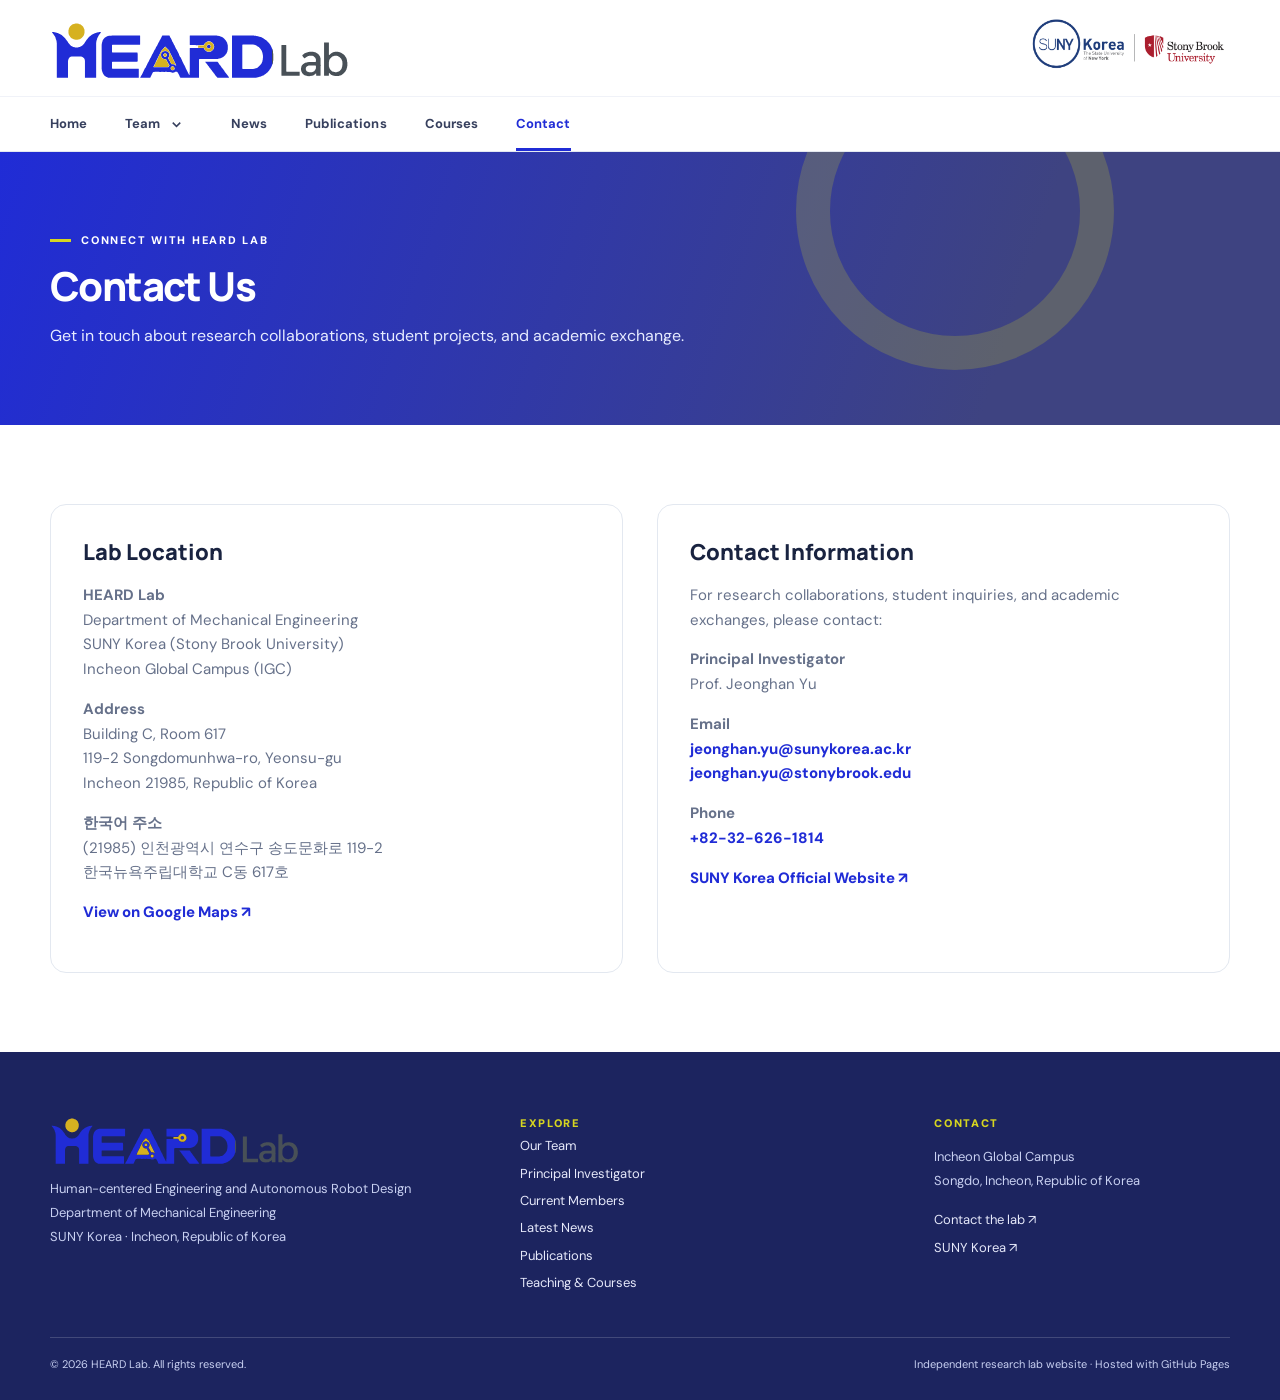
==== commit 69a0fea6: "Update Nov 11 - Add Eddie and update logos" ====
--- a/contact.html
+++ b/contact.html
@@ -6,13 +6,13 @@
 <meta name="theme-color" content="#202CD6">
 <title>Contact | HEARD Lab</title>
 <meta name="description" content="Contact HEARD Lab at SUNY Korea in Incheon, South Korea.">
-<link rel="icon" href="assets/images/heardlab-mark.svg" type="image/svg+xml">
+<link rel="icon" href="assets/images/Logos/HEARD_H.svg" type="image/svg+xml">
 <link rel="stylesheet" href="assets/css/style.css">
 <script defer src="assets/js/content.js"></script>
 <script defer src="assets/js/site.js"></script>
 </head>
 <body>
-<a href="#main" class="skip-link">Skip to content</a><header class="site-header"><div class="container header-main"><a class="brand" href="index.html" aria-label="HEARD Lab home"><img src="assets/images/heardlab-mark.svg" alt="HEARD Lab mark"><span class="brand-copy"><strong>HEARD Lab</strong><span>HUMAN-CENTERED ENGINEERING<br>AND AUTONOMOUS ROBOT DESIGN</span></span></a><div class="school-logo"><a href="https://www.sunykorea.ac.kr/en/" target="_blank" rel="noopener noreferrer" aria-label="SUNY Korea website"><img src="assets/images/7_SUNY_sbu_eng.png" alt="SUNY Korea temporary wordmark, replace with official school logo"></a></div><button id="menu-toggle" class="menu-toggle" aria-controls="site-nav" aria-expanded="false">☰ &nbsp;Menu</button></div><div class="nav-row"><nav class="container nav-inner" id="site-nav" aria-label="Main navigation"><a class="nav-link" href="index.html">Home</a><div class="nav-team" id="nav-team"><div class="nav-team-row"><a class="nav-link" href="team.html">Team</a><button class="team-menu-toggle" id="team-menu-toggle" type="button" aria-label="Toggle Team submenu" aria-expanded="false" aria-controls="team-submenu"><svg viewBox="0 0 16 16" aria-hidden="true"><path d="m4 6 4 4 4-4"/></svg></button></div><div class="team-submenu" id="team-submenu" hidden><a href="pi.html">Principal Investigator</a><a href="members.html">Current Members</a></div></div><a class="nav-link" href="news.html">News</a><a class="nav-link" href="publications.html">Publications</a><a class="nav-link" href="courses.html">Courses</a><a class="nav-link active" href="contact.html" aria-current="page">Contact</a></nav></div></header>
+<a href="#main" class="skip-link">Skip to content</a><header class="site-header"><div class="container header-main"><a class="brand" href="index.html" aria-label="HEARD Lab home"><picture><source media="(max-width:540px)" srcset="assets/images/Logos/HEARD_H.svg" width="285" height="285"><img src="assets/images/Logos/HEARD.svg" alt="HEARD Lab" class="brand-logo" width="1365" height="273"></picture></a><div class="school-logo"><a href="https://www.sunykorea.ac.kr/en/" target="_blank" rel="noopener noreferrer" aria-label="SUNY Korea website"><img src="assets/images/7_SUNY_sbu_eng.png" alt="SUNY Korea temporary wordmark, replace with official school logo"></a></div><button id="menu-toggle" class="menu-toggle" aria-controls="site-nav" aria-expanded="false">☰ &nbsp;Menu</button></div><div class="nav-row"><nav class="container nav-inner" id="site-nav" aria-label="Main navigation"><a class="nav-link" href="index.html">Home</a><div class="nav-team" id="nav-team"><div class="nav-team-row"><a class="nav-link" href="team.html">Team</a><button class="team-menu-toggle" id="team-menu-toggle" type="button" aria-label="Toggle Team submenu" aria-expanded="false" aria-controls="team-submenu"><svg viewBox="0 0 16 16" aria-hidden="true"><path d="m4 6 4 4 4-4"/></svg></button></div><div class="team-submenu" id="team-submenu" hidden><a href="pi.html">Principal Investigator</a><a href="members.html">Current Members</a></div></div><a class="nav-link" href="news.html">News</a><a class="nav-link" href="publications.html">Publications</a><a class="nav-link" href="courses.html">Courses</a><a class="nav-link active" href="contact.html" aria-current="page">Contact</a></nav></div></header>
 <main id="main"><div class="page-intro"><div class="container"><div class="eyebrow">Connect with HEARD Lab</div><h1>Contact Us</h1><p>Get in touch about research collaborations, student projects, and academic exchange.</p></div></div>
 
 
@@ -96,6 +96,6 @@
 </section>
 
 </main>
-<footer class="site-footer"><div class="container footer-top"><div><a class="footer-title" href="index.html">HEARD Lab</a><p class="footer-muted">Human-centered Engineering and Autonomous Robot Design<br>Department of Mechanical Engineering<br>SUNY Korea · Incheon, Republic of Korea</p></div><div><div class="footer-label">Explore</div><div class="footer-links"><a href="team.html">Our Team</a><a href="pi.html">Principal Investigator</a><a href="members.html">Current Members</a><a href="news.html">Latest News</a><a href="publications.html">Publications</a><a href="courses.html">Teaching & Courses</a></div></div><div><div class="footer-label">Contact</div><p class="footer-muted">Incheon Global Campus<br>Songdo, Incheon, Republic of Korea</p><div class="footer-links"><a href="contact.html">Contact the lab ↗</a><a href="https://www.sunykorea.ac.kr/en/" target="_blank" rel="noopener noreferrer">SUNY Korea ↗</a></div></div></div><div class="container footer-bottom"><span>© 2026 HEARD Lab. All rights reserved.</span><span>Independent research lab website · Hosted with GitHub Pages</span></div></footer>
+<footer class="site-footer"><div class="container footer-top"><div><a class="footer-brand" href="index.html" aria-label="HEARD Lab home"><img src="assets/images/Logos/HEARD.svg" alt="HEARD Lab" width="1365" height="273"></a><p class="footer-muted">Human-centered Engineering and Autonomous Robot Design<br>Department of Mechanical Engineering<br>SUNY Korea · Incheon, Republic of Korea</p></div><div><div class="footer-label">Explore</div><div class="footer-links"><a href="team.html">Our Team</a><a href="pi.html">Principal Investigator</a><a href="members.html">Current Members</a><a href="news.html">Latest News</a><a href="publications.html">Publications</a><a href="courses.html">Teaching & Courses</a></div></div><div><div class="footer-label">Contact</div><p class="footer-muted">Incheon Global Campus<br>Songdo, Incheon, Republic of Korea</p><div class="footer-links"><a href="contact.html">Contact the lab ↗</a><a href="https://www.sunykorea.ac.kr/en/" target="_blank" rel="noopener noreferrer">SUNY Korea ↗</a></div></div></div><div class="container footer-bottom"><span>© 2026 HEARD Lab. All rights reserved.</span><span>Independent research lab website · Hosted with GitHub Pages</span></div></footer>
 </body>
 </html>
--- a/assets/css/style.css
+++ b/assets/css/style.css
@@ -1,15 +1,15 @@
 @import url('https://fonts.googleapis.com/css2?family=DM+Sans:wght@400;500;600;700&family=Manrope:wght@400;500;600;700;800&display=swap');
 :root{--blue:#202CD6;--sky:#1D8AD6;--lime:#D6D520;--gold:#D6B120;--slate:#3E4381;--ink:#192340;--muted:#66718A;--line:#E3E8F0;--bg:#F8FAFD;--white:#FFFFFF;--radius:18px;--shadow:0 18px 55px rgba(31,40,78,.08)}
 *{box-sizing:border-box}html{scroll-behavior:smooth}body{margin:0;font-family:'DM Sans',Arial,sans-serif;color:var(--ink);background:white;font-size:15px;line-height:1.65}a{color:inherit;text-decoration:none}a:hover{color:var(--blue)}button,input{font:inherit}button{cursor:pointer}img{display:block;max-width:100%}.container{width:min(1180px,calc(100% - 64px));margin-inline:auto}.sr-only{position:absolute;width:1px;height:1px;overflow:hidden;clip:rect(0,0,0,0);white-space:nowrap}.skip-link{position:absolute;top:-80px;left:10px;background:#fff;color:var(--blue);z-index:200;padding:12px}.skip-link:focus{top:10px}
-.site-header{position:relative;z-index:30;background:#fff;border-bottom:1px solid var(--line)}.header-main{display:flex;align-items:center;justify-content:space-between;gap:24px;min-height:96px}.brand{display:flex;align-items:center;gap:13px;min-width:240px}.brand img{width:54px;height:54px}.brand-copy strong{display:block;font:800 26px/1.04 'Manrope',sans-serif;color:#141C39;letter-spacing:-1.1px}.brand-copy span{display:block;font-size:9.5px;line-height:1.45;font-weight:700;letter-spacing:.07em;color:var(--slate);margin-top:5px}.school-logo{display:flex;align-items:center;justify-content:flex-end;flex-shrink:0}.school-logo img{width:210px;height:auto}.nav-row{border-top:1px solid #F0F2F8;background:#fff}.nav-inner{display:flex;align-items:center;gap:38px;min-height:54px}.nav-link{position:relative;display:inline-flex;align-items:center;min-height:54px;font-weight:700;letter-spacing:.005em;color:#37405E;font-size:13px}.nav-link.active,.nav-link:hover{color:var(--blue)}.nav-link.active:after{content:'';position:absolute;bottom:0;left:0;right:0;height:3px;background:var(--blue)}.menu-toggle{display:none;border:1px solid var(--line);background:white;padding:9px 12px;border-radius:9px;color:var(--ink)}
+.site-header{position:relative;z-index:30;background:#fff;border-bottom:1px solid var(--line)}.header-main{display:flex;align-items:center;justify-content:space-between;gap:24px;min-height:96px}.brand{display:flex;align-items:center;min-width:0;flex-shrink:0}.brand picture{display:block}.brand-logo{width:auto;height:60px;aspect-ratio:5/1;object-fit:contain}.brand:focus-visible,.footer-brand:focus-visible{outline:3px solid var(--sky);outline-offset:5px}.school-logo{display:flex;align-items:center;justify-content:flex-end;flex-shrink:0}.school-logo img{width:210px;height:auto}.nav-row{border-top:1px solid #F0F2F8;background:#fff}.nav-inner{display:flex;align-items:center;gap:38px;min-height:54px}.nav-link{position:relative;display:inline-flex;align-items:center;min-height:54px;font-weight:700;letter-spacing:.005em;color:#37405E;font-size:13px}.nav-link.active,.nav-link:hover{color:var(--blue)}.nav-link.active:after{content:'';position:absolute;bottom:0;left:0;right:0;height:3px;background:var(--blue)}.menu-toggle{display:none;border:1px solid var(--line);background:white;padding:9px 12px;border-radius:9px;color:var(--ink)}
 .hero{position:relative;min-height:560px;display:flex;align-items:center;overflow:hidden;background:#141E4F;color:#fff}.hero-photo,.hero-photo img{position:absolute;inset:0;width:100%;height:100%}.hero-photo img{object-fit:cover;object-position:60% center}.hero:before{content:'';position:absolute;inset:0;z-index:1;background:linear-gradient(90deg,rgba(20,27,81,.98) 0%,rgba(32,44,214,.89) 36%,rgba(27,49,104,.35) 68%,rgba(10,21,58,.08) 100%)}.hero:after{content:'';position:absolute;z-index:1;inset:auto -100px -155px 38%;height:220px;transform:rotate(-12deg);background:rgba(29,138,214,.18)}.hero-inner{position:relative;z-index:2;padding:90px 0 100px}.hero-copy{max-width:630px}.eyebrow{display:inline-flex;align-items:center;gap:10px;text-transform:uppercase;letter-spacing:.16em;font-size:11px;font-weight:800}.eyebrow:before{content:'';width:21px;height:3px;background:var(--lime);display:inline-block}.hero .eyebrow{color:#EDF1FF}.hero h1{font:800 clamp(43px,5.2vw,74px)/1.08 'Manrope',Arial,sans-serif;letter-spacing:-.055em;margin:23px 0 22px}.hero h1 em{font-style:normal;color:#E0E22A}.hero-desc{max-width:550px;color:#E9EEFF;font-size:17px;line-height:1.8}.hero-actions{display:flex;flex-wrap:wrap;gap:12px;margin-top:32px}.btn{display:inline-flex;align-items:center;justify-content:center;gap:11px;font-size:13px;font-weight:800;padding:14px 20px;border-radius:8px;transition:transform .16s,background .16s;border:1px solid transparent}.btn:hover{transform:translateY(-2px)}.btn-primary{background:var(--lime);color:#1D235C}.btn-primary:hover{background:#F0ED3C;color:#111940}.btn-outline{border-color:rgba(255,255,255,.7);color:#fff}.btn-outline:hover{background:#fff;color:var(--blue)}.hero-caption{position:absolute;bottom:18px;right:20px;z-index:2;background:rgba(0,0,0,.38);padding:4px 9px;font-size:10px;color:#E6EAF1;border-radius:4px}.hero-side-mark{height:7px;background:linear-gradient(90deg,var(--blue) 0 36%,var(--sky) 36% 65%,var(--lime) 65% 87%,var(--gold) 87% 100%)}
 .section{padding:79px 0}.section-tinted{background:var(--bg)}.section-head{display:flex;justify-content:space-between;align-items:flex-end;gap:20px;margin-bottom:29px}.section-kicker{display:block;font-size:11px;color:var(--blue);text-transform:uppercase;font-weight:800;letter-spacing:.16em;margin-bottom:9px}.section h2,.page-intro h1{font:800 clamp(27px,3.2vw,40px)/1.22 'Manrope',Arial,sans-serif;letter-spacing:-.04em;margin:0;color:#131D41}.section h2:before{content:'';height:29px;width:5px;background:var(--lime);display:inline-block;vertical-align:-5px;margin-right:14px;border-radius:2px}.section-lead{font-size:17px;color:#46516E;max-width:740px;margin:14px 0 0}.link-more{color:var(--blue);font-size:13px;font-weight:800;white-space:nowrap}.link-more:hover{text-decoration:underline}.about-grid{display:grid;grid-template-columns:1.15fr .85fr;gap:56px;align-items:center}.about-text p{color:#4D5974;font-size:16px;line-height:1.9}.about-text p:first-child{margin-top:0}.about-visual{border-radius:17px;overflow:hidden;box-shadow:var(--shadow);position:relative}.about-visual img{width:100%;aspect-ratio:4/3;object-fit:cover}.about-visual figcaption{position:absolute;bottom:0;left:0;right:0;background:linear-gradient(0deg,rgba(16,29,61,.88),transparent);color:#fff;font-size:12px;padding:48px 18px 18px}.pillar-grid{display:grid;grid-template-columns:repeat(3,minmax(0,1fr));gap:22px;margin-top:38px}.pillar-card{background:#fff;border:1px solid var(--line);border-radius:14px;overflow:hidden;transition:transform .2s,box-shadow .2s}.pillar-card:hover{transform:translateY(-4px);box-shadow:var(--shadow)}.pillar-card img{width:100%;height:175px;object-fit:cover}.pillar-card .pillar-body{padding:22px 23px 25px}.pillar-card .pillar-number{color:var(--blue);font-size:11px;letter-spacing:.1em;font-weight:900}.pillar-card h3{font:800 18px/1.35 'Manrope';margin:9px 0 9px;letter-spacing:-.025em}.pillar-card p{margin:0;color:var(--muted);font-size:13px;line-height:1.7}
 .news-layout{display:grid;grid-template-columns:1.8fr 1fr;gap:49px}.news-grid{display:grid;grid-template-columns:repeat(2,minmax(0,1fr));gap:19px}.news-card{border:1px solid var(--line);border-radius:13px;overflow:hidden;background:#fff;min-width:0}.news-card-feature{grid-column:1/-1;display:grid;grid-template-columns:43% 1fr}.news-art{min-height:145px;background:#E6EAFE;position:relative;overflow:hidden;display:flex;align-items:center;justify-content:center}.news-card-feature .news-art{min-height:185px}.news-art:before{content:'';position:absolute;width:140px;height:140px;border:32px solid rgba(255,255,255,.35);border-radius:50%;right:-25px;top:-48px}.news-art span{font:800 clamp(38px,5vw,74px)/1 'Manrope';color:rgba(255,255,255,.7);letter-spacing:-.08em;position:relative}.news-art.abstract{background:linear-gradient(135deg,#202CD6,#3E4381)}.news-art.robotics{background:linear-gradient(135deg,#1D8AD6,#202CD6)}.news-art.design{background:linear-gradient(135deg,#3E4381,#D6B120)}.news-body{padding:19px 21px}.meta{font-size:11px;letter-spacing:.04em;font-weight:800;color:var(--sky)}.news-card h3{margin:10px 0 6px;font:800 16px/1.42 'Manrope';letter-spacing:-.025em}.news-card p{margin:0;font-size:12.5px;color:var(--muted);line-height:1.7}.aside-header{margin-bottom:21px}.aside-header h2{font-size:26px}.announcement-list{border-top:1px solid var(--line)}.announcement-item{border-bottom:1px solid var(--line);padding:18px 0;display:block}.announcement-item .tag{font-size:10px;text-transform:uppercase;color:var(--blue);font-weight:800;letter-spacing:.12em}.announcement-item h3{margin:5px 0 5px;font-size:15px;font-weight:800;line-height:1.4}.announcement-item p{margin:0;color:var(--muted);font-size:12px}
 .pub-list{border-top:1px solid var(--line)}.pub-item{border-bottom:1px solid var(--line);padding:24px 0;display:grid;grid-template-columns:58px 1fr;gap:13px}.pub-year{font-size:12px;font-weight:900;color:var(--blue);padding-top:3px}.pub-item h3{font:800 17px/1.45 'Manrope';letter-spacing:-.02em;margin:0 0 9px}.pub-item .authors{font-size:13px;color:#4C5974;margin:0 0 7px}.pub-item .authors strong{color:var(--blue)}.venue{font-size:13px;font-style:italic;color:#5B6881;margin:0}.pub-tags{display:flex;align-items:center;flex-wrap:wrap;gap:9px;margin-top:10px}.paper-link{font-size:11px;text-transform:uppercase;color:var(--blue);font-weight:900;letter-spacing:.07em;border-bottom:1px solid var(--blue)}.paper-kind{background:#F0F3FE;color:var(--slate);font-size:10px;font-weight:800;border-radius:99px;padding:4px 9px}.publication-layout{display:grid;grid-template-columns:1fr;max-width:960px}.home-pub-feature{display:grid;grid-template-columns:minmax(0,1fr) 300px;gap:60px;align-items:center}.feature-quote{background:#242C8A;color:#fff;border-radius:16px;padding:38px 32px;position:relative;overflow:hidden}.feature-quote:before{content:'';height:130px;width:130px;border-radius:50%;border:24px solid rgba(214,213,32,.21);position:absolute;top:-70px;right:-50px}.feature-quote small{display:block;letter-spacing:.15em;text-transform:uppercase;color:#D6D520;font-weight:900}.feature-quote p{position:relative;font:800 25px/1.4 'Manrope';letter-spacing:-.035em}.feature-quote span{color:#D9DEFD;font-size:12px}
 .people-layout{display:grid;grid-template-columns:1.15fr 1fr;gap:55px}.pi-card{display:grid;grid-template-columns:145px 1fr;gap:25px;align-items:start}.pi-card img{border-radius:10px;width:145px;height:173px;object-fit:cover}.pi-card h3{font:800 23px/1.3 'Manrope';margin:0 0 6px}.pi-card .role{font-size:13px;font-weight:800;color:var(--blue);margin:0 0 12px}.pi-card p{font-size:13px;color:var(--muted);line-height:1.75;margin:0 0 12px}.member-strip{display:grid;grid-template-columns:repeat(3,1fr);gap:11px}.member-mini{background:#F1F4FB;border-radius:10px;padding:19px 10px;text-align:center}.member-mini .avatar{margin:0 auto 11px}.member-mini strong{display:block;font-size:11.5px;line-height:1.3}.member-mini span:last-child{color:var(--muted);font-size:10px}.avatar{width:66px;height:66px;border-radius:50%;display:grid;place-items:center;font-size:17px;font-weight:900;color:var(--blue);background:#DCE2FA}.media-empty{display:flex;align-items:center;gap:26px;border:1px dashed #B4BED4;border-radius:12px;padding:28px;background:#FAFBFE}.media-icon{min-width:64px;height:64px;border-radius:18px;background:#ECEFFC;display:grid;place-items:center;color:var(--blue);font-size:28px}.media-empty strong{display:block;margin-bottom:5px}.media-empty p{color:var(--muted);font-size:13px;margin:0}
-.site-footer{background:#1C245F;color:#F5F6FF;margin-top:0}.footer-top{display:grid;grid-template-columns:1.15fr 1fr .8fr;gap:45px;padding:62px 0 40px}.footer-title{font:800 24px 'Manrope';letter-spacing:-.04em}.footer-muted{color:#C8D0F1;font-size:13px;line-height:1.85}.footer-label{font-size:11px;letter-spacing:.15em;color:#D6D520;font-weight:900;text-transform:uppercase}.footer-links a{display:block;color:#E6E9FA;font-size:13px;padding:3px 0}.footer-links a:hover{color:#D6D520}.footer-bottom{border-top:1px solid rgba(255,255,255,.17);display:flex;justify-content:space-between;gap:20px;padding:17px 0 27px;font-size:11px;color:#C8D0F1}
+.site-footer{background:#1C245F;color:#F5F6FF;margin-top:0}.footer-top{display:grid;grid-template-columns:1.15fr 1fr .8fr;gap:45px;padding:62px 0 40px}.footer-brand{display:block;width:250px;max-width:100%}.footer-brand img{width:100%;height:auto;aspect-ratio:5/1;object-fit:contain}.footer-muted{color:#C8D0F1;font-size:13px;line-height:1.85}.footer-label{font-size:11px;letter-spacing:.15em;color:#D6D520;font-weight:900;text-transform:uppercase}.footer-links a{display:block;color:#E6E9FA;font-size:13px;padding:3px 0}.footer-links a:hover{color:#D6D520}.footer-bottom{border-top:1px solid rgba(255,255,255,.17);display:flex;justify-content:space-between;gap:20px;padding:17px 0 27px;font-size:11px;color:#C8D0F1}
 .page-intro{background:linear-gradient(108deg,#202CD6 0%,#3E4381 78%);color:#fff;padding:73px 0 76px;position:relative;overflow:hidden}.page-intro:after{content:'';position:absolute;border:34px solid rgba(214,213,32,.2);width:250px;height:250px;border-radius:100%;right:13%;top:-100px}.page-intro h1{color:#fff;margin:12px 0 12px}.page-intro p{color:#E7ECFF;font-size:16px;max-width:660px;margin:0}.page-content{min-height:42vh}.team-pi{display:grid;grid-template-columns:255px 1fr;gap:40px;max-width:950px;align-items:start}.team-pi img{width:255px;border-radius:14px;max-height:300px;object-fit:cover}.team-pi h2{margin-bottom:8px}.team-pi p{font-size:15px;color:#4D5974;line-height:1.9}.members-grid{display:grid;grid-template-columns:repeat(3,1fr);gap:22px}.member-card{border:1px solid var(--line);border-radius:15px;padding:30px;text-align:center}.member-card .avatar{width:95px;height:95px;font-size:26px;margin:0 auto 20px}.member-card h3{font:800 18px 'Manrope';margin:0 0 6px}.member-card p{color:var(--muted);font-size:13px;margin:0}.notice{background:#F0F3FF;padding:16px 20px;border-left:4px solid var(--blue);font-size:13px;color:#4D5974;border-radius:4px}.page-news-grid{display:grid;grid-template-columns:repeat(2,minmax(0,1fr));gap:20px}.page-news-grid .news-card-feature{grid-column:auto;display:block}.page-news-grid .news-card-feature .news-art{min-height:170px}.tabs{display:flex;flex-wrap:wrap;gap:9px;border-bottom:1px solid var(--line);padding-bottom:15px;margin-bottom:14px}.tab-button{background:#F0F3FA;color:var(--slate);border:1px solid transparent;border-radius:7px;padding:11px 15px;font-size:12px;font-weight:800}.tab-button.active,.tab-button:hover{background:var(--blue);color:#fff}.tab-pane{display:none}.tab-pane.active{display:block}.count{background:#D9DFFE;border-radius:20px;color:var(--blue);padding:2px 7px;font-size:10px;margin-left:6px}.tab-button.active .count{background:#fff;color:var(--blue)}.course-grid{display:grid;grid-template-columns:repeat(2,minmax(0,1fr));gap:21px}.course-card{border:1px solid var(--line);padding:30px;border-radius:15px;background:white}.course-code{color:var(--blue);font:800 15px 'Manrope'}.course-card h3{font:800 22px/1.36 'Manrope';margin:12px 0 12px}.course-card p{color:var(--muted);font-size:14px}.course-info{display:flex;gap:8px;flex-wrap:wrap}.course-info span{background:#F1F3FA;color:var(--slate);padding:4px 9px;font-size:11px;border-radius:5px;font-weight:800}.contact-grid{display:grid;grid-template-columns:1fr 1fr;gap:34px}.contact-panel{padding:32px;border-radius:16px;border:1px solid var(--line)}.contact-panel h3{font:800 22px 'Manrope';margin:0 0 16px}.contact-panel p{color:var(--muted);font-size:15px}.contact-panel a{color:var(--blue);font-weight:800;overflow-wrap:anywhere}.contact-note{padding:15px;border-left:4px solid var(--lime);background:#F9FAEE;color:#596075;font-size:13px}.about-bottom{display:flex;align-items:center;gap:16px;margin-top:22px}.fineprint{font-size:12px;color:var(--muted)}.spacer-bottom{padding-bottom:100px}
-@media(max-width:900px){.container{width:min(100% - 42px,1180px)}.hero{min-height:520px}.about-grid,.news-layout,.people-layout,.home-pub-feature{grid-template-columns:1fr;gap:30px}.pillar-grid{gap:15px}.footer-top{grid-template-columns:1fr 1fr;gap:25px}.feature-quote{display:none}.about-visual{max-width:650px}.school-logo img{width:170px}}@media(max-width:640px){.container{width:calc(100% - 34px)}.header-main{min-height:78px}.brand{min-width:0;gap:10px}.brand img{width:44px;height:44px}.brand-copy strong{font-size:21px}.brand-copy span{font-size:8px}.school-logo{margin-left:auto}.school-logo img{width:120px}.menu-toggle{display:block}.nav-inner{display:none;flex-direction:column;gap:0;align-items:stretch;padding:7px 0}.nav-inner.is-open{display:flex}.nav-link{min-height:45px}.nav-link.active:after{left:0;right:auto;width:3px;height:25px;bottom:auto;top:10px}.nav-link{padding-left:12px}.hero{min-height:560px}.hero:before{background:linear-gradient(90deg,rgba(22,30,87,.97),rgba(28,45,147,.8))}.hero-inner{padding:68px 0 78px}.hero h1{font-size:44px}.hero-desc{font-size:15px}.section{padding:55px 0}.section-head{align-items:flex-start;flex-direction:column;gap:8px}.pillar-grid,.page-news-grid,.course-grid,.contact-grid,.members-grid{grid-template-columns:1fr}.news-grid{grid-template-columns:1fr}.news-card-feature{grid-template-columns:1fr}.news-card-feature .news-art{min-height:145px}.people-layout{gap:38px}.pi-card{grid-template-columns:120px 1fr;gap:16px}.pi-card img{width:120px;height:146px}.pi-card h3{font-size:19px}.team-pi{grid-template-columns:1fr}.team-pi img{width:220px}.footer-top{grid-template-columns:1fr;padding:50px 0 24px}.footer-bottom{flex-direction:column;gap:5px}.page-intro{padding:56px 0}.pub-item{grid-template-columns:1fr;gap:5px}.pub-year{font-size:11px}.member-strip{gap:8px}.member-mini{padding:15px 4px}.member-mini .avatar{width:54px;height:54px}.media-empty{align-items:flex-start}}
+@media(max-width:900px){.container{width:min(100% - 42px,1180px)}.hero{min-height:520px}.about-grid,.news-layout,.people-layout,.home-pub-feature{grid-template-columns:1fr;gap:30px}.pillar-grid{gap:15px}.footer-top{grid-template-columns:1fr 1fr;gap:25px}.feature-quote{display:none}.about-visual{max-width:650px}.school-logo img{width:170px}}@media(max-width:640px){.container{width:calc(100% - 34px)}.header-main{min-height:78px;gap:12px}.brand-logo{height:48px}.menu-toggle{flex-shrink:0}.school-logo{margin-left:auto}.school-logo img{width:120px}.menu-toggle{display:block}.nav-inner{display:none;flex-direction:column;gap:0;align-items:stretch;padding:7px 0}.nav-inner.is-open{display:flex}.nav-link{min-height:45px}.nav-link.active:after{left:0;right:auto;width:3px;height:25px;bottom:auto;top:10px}.nav-link{padding-left:12px}.hero{min-height:560px}.hero:before{background:linear-gradient(90deg,rgba(22,30,87,.97),rgba(28,45,147,.8))}.hero-inner{padding:68px 0 78px}.hero h1{font-size:44px}.hero-desc{font-size:15px}.section{padding:55px 0}.section-head{align-items:flex-start;flex-direction:column;gap:8px}.pillar-grid,.page-news-grid,.course-grid,.contact-grid,.members-grid{grid-template-columns:1fr}.news-grid{grid-template-columns:1fr}.news-card-feature{grid-template-columns:1fr}.news-card-feature .news-art{min-height:145px}.people-layout{gap:38px}.pi-card{grid-template-columns:120px 1fr;gap:16px}.pi-card img{width:120px;height:146px}.pi-card h3{font-size:19px}.team-pi{grid-template-columns:1fr}.team-pi img{width:220px}.footer-top{grid-template-columns:1fr;padding:50px 0 24px}.footer-bottom{flex-direction:column;gap:5px}.page-intro{padding:56px 0}.pub-item{grid-template-columns:1fr;gap:5px}.pub-year{font-size:11px}.member-strip{gap:8px}.member-mini{padding:15px 4px}.member-mini .avatar{width:54px;height:54px}.media-empty{align-items:flex-start}}
 @media(prefers-reduced-motion:reduce){html{scroll-behavior:auto}*,*:before,*:after{transition:none!important}}
 
 /* Team profiles: shared cards for members and collaborators. */
@@ -31,7 +31,13 @@
 .member-card h3{line-height:1.4;margin-bottom:9px}
 .member-card .member-affiliation{margin-bottom:12px;color:var(--slate)}
 .research-label{display:inline-block;background:#EEF1FC;color:var(--slate);border-left:3px solid var(--lime);padding:4px 9px;font-size:12px;font-weight:700;margin:3px 0 12px}
-.member-card .member-bio{font-size:14px;line-height:1.8;margin-bottom:18px}
+.member-biography{margin:16px 0 20px}
+.member-card .member-bio{font-size:14px;line-height:1.8;margin:0}
+.member-bio.is-collapsed{display:-webkit-box;-webkit-box-orient:vertical;-webkit-line-clamp:3;overflow:hidden}
+.bio-toggle{display:block;border:0;background:transparent;padding:6px 0;margin-top:4px;color:var(--blue);font:inherit;font-size:13px;font-weight:700;cursor:pointer}
+.bio-toggle[hidden]{display:none}
+.bio-toggle:hover{text-decoration:underline}
+.bio-toggle:focus-visible{outline:3px solid var(--blue);outline-offset:3px}
 .member-email{display:inline-block;font-size:13px;color:var(--blue);text-underline-offset:3px}
 .member-email:hover{text-decoration:underline}
 .profiles-empty{grid-column:1/-1;width:100%;margin:0;padding:24px 0;border-top:1px solid var(--line);color:var(--muted);font-size:14px}
@@ -64,9 +70,9 @@
 .news-card-linked:hover{border-color:#B4BED4;box-shadow:0 8px 24px rgba(31,40,78,.06)}
 @media(max-width:640px){.news-filters{align-items:flex-start;flex-direction:column;gap:14px}.news-year-control{align-self:flex-end}.news-card-feature .news-art{min-height:0}}
 
-/* Current Member interests grow naturally with content; no clipping or fixed height. */
+/* Shared profile interests grow naturally with content; no clipping or fixed height. */
 .member-interests{margin:16px 0 20px}
-.member-interests h4{margin:0 0 8px;font-size:12px;font-weight:700;line-height:1.5;color:var(--slate)}
+.member-interests h4,.member-biography h4{margin:0 0 8px;font-size:12px;font-weight:700;line-height:1.5;color:var(--slate)}
 .member-interests ul{margin:0;padding-left:20px;list-style:disc;color:var(--muted);font-size:14px;line-height:1.75}
 .member-interests li{padding-left:2px;overflow-wrap:anywhere}
 .member-interests li+li{margin-top:5px}
@@ -89,3 +95,6 @@
 .team-overview-card p{color:var(--muted)}
 .team-overview-card h2{font-size:27px}
 @media(max-width:640px){.nav-team-row .nav-link{flex:1}.team-menu-toggle{width:44px}.team-submenu{position:static;min-width:0;margin:0 0 8px 12px;box-shadow:none;border-radius:7px}.team-overview{grid-template-columns:1fr}}
+
+/* Use the compact official symbol when both institution logos and Menu need room. */
+@media(max-width:540px){.brand-logo{height:44px;aspect-ratio:1/1}}
